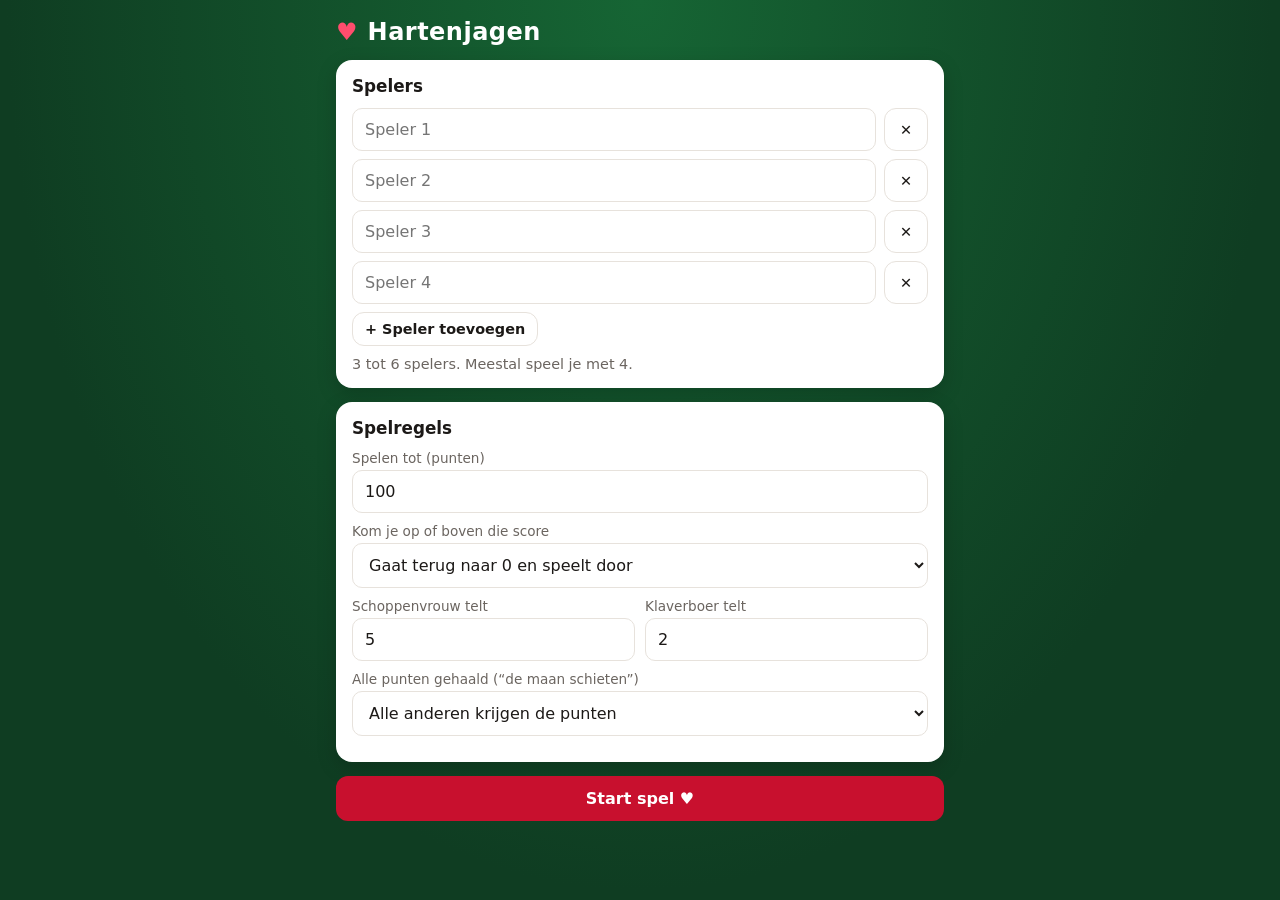
==== hartenjagen/index.html @ ede6f94e "Hartenjagen: standaardregels altijd 100 → 0, vrouw 5, boer 2 'Nieuw spel' zet de spelregels altijd t" ====
<!doctype html>
<html lang="nl">
<head>
  <meta charset="utf-8">
  <meta name="viewport" content="width=device-width, initial-scale=1, viewport-fit=cover">
  <meta name="theme-color" content="#14532d">
  <meta name="robots" content="noindex,nofollow">
  <meta http-equiv="Cache-Control" content="no-cache, no-store, must-revalidate">
  <meta name="apple-mobile-web-app-capable" content="yes">
  <meta name="mobile-web-app-capable" content="yes">
  <meta name="apple-mobile-web-app-title" content="Hartenjagen">
  <title>Hartenjagen Scorebord</title>
  <link rel="icon" href="data:image/svg+xml,<svg xmlns='http://www.w3.org/2000/svg' viewBox='0 0 100 100'><text y='.9em' font-size='90'>♥️</text></svg>">
  <style>
    :root {
      --felt: #14532d;
      --felt-2: #166534;
      --bg: #0f3d22;
      --card: #ffffff;
      --ink: #1c1917;
      --muted: #6b6560;
      --line: #e7e2dc;
      --red: #c8102e;
      --red-soft: #fde8eb;
      --gold: #d4a017;
      --good: #15803d;
      --good-soft: #dcfce7;
      --shadow: 0 6px 20px rgba(0,0,0,.18);
      --radius: 16px;
    }
    @media (prefers-color-scheme: dark) {
      :root:not([data-theme="light"]) {
        --bg: #071a0f;
        --felt: #0b2e19;
        --felt-2: #0f3a20;
        --card: #1c1f1d;
        --ink: #f3f1ee;
        --muted: #a8a29e;
        --line: #333835;
        --red: #f43f5e;
        --red-soft: #3b1219;
        --good: #4ade80;
        --good-soft: #10331d;
      }
    }
    * { box-sizing: border-box; -webkit-tap-highlight-color: transparent; }
    html, body { margin: 0; }
    body {
      font-family: system-ui, -apple-system, "Segoe UI", Roboto, sans-serif;
      background: radial-gradient(ellipse at top, var(--felt-2), var(--bg) 70%) fixed;
      background-color: var(--bg);
      color: var(--ink);
      min-height: 100vh;
      padding: env(safe-area-inset-top) 0 calc(24px + env(safe-area-inset-bottom));
    }
    .wrap { max-width: 640px; margin: 0 auto; padding: 0 16px; }
    header.top {
      display: flex; align-items: center; justify-content: space-between;
      padding: 18px 0 14px; color: #fff;
    }
    header.top h1 { margin: 0; font-size: 1.5rem; letter-spacing: .02em; display: flex; gap: .4em; align-items: center; }
    header.top h1 .suit { color: #ff4d6d; }
    .iconbtn {
      background: rgba(255,255,255,.12); color: #fff; border: 0; border-radius: 12px;
      padding: 10px 12px; font-size: .9rem; font-weight: 600; cursor: pointer;
    }
    .iconbtn:active { transform: scale(.97); }
    .panel {
      background: var(--card); border-radius: var(--radius); box-shadow: var(--shadow);
      padding: 16px; margin-bottom: 14px;
    }
    .panel h2 { margin: 0 0 12px; font-size: 1.05rem; }
    .muted { color: var(--muted); font-size: .9rem; }
    label.field { display: block; margin-bottom: 10px; }
    label.field span { display: block; font-size: .85rem; color: var(--muted); margin-bottom: 4px; }
    input[type=text], input[type=number], select {
      width: 100%; font: inherit; font-size: 1rem; padding: 11px 12px;
      border-radius: 10px; border: 1.5px solid var(--line); background: transparent; color: var(--ink);
    }
    select option { color: #1c1917; }
    input:focus, select:focus { outline: 2px solid var(--red); outline-offset: 1px; border-color: transparent; }
    .row { display: flex; gap: 10px; align-items: center; }
    .row > * { flex: 1; }
    .btn {
      display: inline-flex; align-items: center; justify-content: center; gap: 6px;
      font: inherit; font-weight: 700; font-size: 1rem; padding: 13px 16px; border-radius: 12px;
      border: 0; cursor: pointer; background: var(--red); color: #fff; width: 100%;
    }
    .btn:disabled { opacity: .4; cursor: not-allowed; }
    .btn.ghost { background: transparent; color: var(--ink); border: 1.5px solid var(--line); }
    .btn.small { padding: 8px 12px; font-size: .9rem; width: auto; }
    .btn:active:not(:disabled) { transform: scale(.98); }

    /* Setup */
    .player-input { display: flex; gap: 8px; margin-bottom: 8px; }
    .player-input input { flex: 1; }
    .player-input button { flex: 0 0 44px; }
    .settings-grid { display: grid; grid-template-columns: 1fr 1fr; gap: 10px; }
    

    /* Scoreboard */
    .info-bar { display: flex; gap: 8px; flex-wrap: wrap; margin-bottom: 12px; }
    .chip {
      background: rgba(255,255,255,.14); color: #fff; padding: 6px 10px; border-radius: 999px;
      font-size: .85rem; font-weight: 600;
    }
    .standings { display: grid; gap: 8px; }
    .stand {
      display: grid; grid-template-columns: 28px 1fr auto; align-items: center; gap: 10px;
      padding: 10px 12px; border-radius: 12px; border: 1.5px solid var(--line);
    }
    .stand .pos { font-weight: 800; color: var(--muted); text-align: center; }
    .stand .name { font-weight: 700; overflow: hidden; text-overflow: ellipsis; white-space: nowrap; }
    .stand .bar { height: 5px; border-radius: 3px; background: var(--line); margin-top: 6px; overflow: hidden; }
    .stand .bar i { display: block; height: 100%; background: var(--red); border-radius: 3px; }
    .stand .total { font-size: 1.6rem; font-weight: 800; font-variant-numeric: tabular-nums; }
    .stand.lead { border-color: var(--good); background: var(--good-soft); }
    .stand.lead .pos { color: var(--good); }
    .stand.danger .total { color: var(--red); }

    /* Round entry */
    .entry-player {
      display: grid; grid-template-columns: 1fr auto auto auto; gap: 8px; align-items: center;
      padding: 10px 0; border-bottom: 1px solid var(--line);
    }
    .entry-player:last-of-type { border-bottom: 0; }
    .entry-player.nojack { grid-template-columns: 1fr auto auto; }
    .entry-player .nm { font-weight: 700; overflow: hidden; text-overflow: ellipsis; white-space: nowrap; }
    .entry-player .pts { font-size: .8rem; color: var(--muted); }
    .stepper { display: flex; align-items: center; border: 1.5px solid var(--line); border-radius: 12px; overflow: hidden; }
    .stepper button {
      width: 42px; height: 42px; border: 0; background: transparent; color: var(--ink);
      font-size: 1.3rem; font-weight: 700; cursor: pointer;
    }
    .stepper button:active { background: var(--line); }
    .stepper output { min-width: 44px; text-align: center; font-weight: 800; font-size: 1.15rem; font-variant-numeric: tabular-nums; }
    .stepper output::after { content: " ♥"; color: var(--red); font-size: .85rem; }
    .queen {
      width: 44px; height: 46px; border-radius: 12px; border: 1.5px dashed var(--line);
      background: transparent; color: var(--muted); font-weight: 800; font-size: 1rem; cursor: pointer;
    }
    .queen.on { background: #1c1917; color: #fff; border: 1.5px solid #1c1917; }
    .manual-input { width: 90px !important; text-align: center; font-weight: 700; }
    .entry-status {
      margin: 12px 0; padding: 10px 12px; border-radius: 10px; font-size: .9rem; font-weight: 600;
      background: var(--red-soft); color: var(--red);
    }
    .entry-status.ok { background: var(--good-soft); color: var(--good); }
    .toggle { display: flex; align-items: center; gap: 8px; font-size: .9rem; color: var(--muted); cursor: pointer; user-select: none; }
    .toggle input { width: 18px; height: 18px; accent-color: var(--red); }
    .entry-head { display: flex; justify-content: space-between; align-items: center; gap: 10px; margin-bottom: 4px; flex-wrap: wrap; }
    .entry-head h2 { margin: 0; }

    /* History */
    .table-wrap { overflow-x: auto; margin: 0 -16px; padding: 0 16px; }
    table { width: 100%; border-collapse: collapse; font-variant-numeric: tabular-nums; }
    th, td { padding: 8px 6px; text-align: center; border-bottom: 1px solid var(--line); white-space: nowrap; }
    th { font-size: .8rem; color: var(--muted); font-weight: 700; max-width: 80px; overflow: hidden; text-overflow: ellipsis; }
    td:first-child, th:first-child { text-align: left; color: var(--muted); }
    tbody tr { cursor: pointer; }
    tbody tr:hover { background: var(--line); }
    tbody tr.editing { background: var(--red-soft); }
    td .sub { display: block; font-size: .7rem; color: var(--muted); }
    td .sub.reset { color: var(--gold); font-weight: 800; }
    td.moon { color: var(--gold); font-weight: 800; }
    tfoot td { font-weight: 800; border-bottom: 0; border-top: 2px solid var(--ink); }

    /* Winner */
    .winner { text-align: center; padding: 22px 16px; }
    .winner .big { font-size: 2.6rem; }
    .winner h2 { font-size: 1.4rem; margin: 6px 0; }

    .toast {
      position: fixed; left: 50%; bottom: calc(20px + env(safe-area-inset-bottom)); transform: translateX(-50%) translateY(calc(100% + 60px));
      background: #1c1917; color: #fff; padding: 12px 18px; border-radius: 12px; font-weight: 600;
      box-shadow: var(--shadow); transition: transform .25s ease; z-index: 10; max-width: calc(100% - 32px); text-align: center;
    }
    .toast.show { transform: translateX(-50%) translateY(0); }
    .hidden { display: none !important; }
    details summary { cursor: pointer; font-weight: 700; }
    details ul { margin: 10px 0 0; padding-left: 20px; color: var(--muted); font-size: .9rem; line-height: 1.5; }
  </style>
</head>
<body>
  <div class="wrap">
    <header class="top">
      <h1><span class="suit">♥</span> Hartenjagen</h1>
      <button class="iconbtn hidden" id="btnNew" type="button">Nieuw spel</button>
    </header>

    <!-- SETUP -->
    <section id="setup">
      <div class="panel">
        <h2>Spelers</h2>
        <div id="playerInputs"></div>
        <button class="btn ghost small" id="btnAddPlayer" type="button">+ Speler toevoegen</button>
        <p class="muted" style="margin:10px 0 0">3 tot 6 spelers. Meestal speel je met 4.</p>
      </div>
      <div class="panel">
        <h2>Spelregels</h2>
          <label class="field"><span>Spelen tot (punten)</span>
            <input type="number" id="setTarget" min="10" step="5" value="100" inputmode="numeric">
          </label>
        <label class="field"><span>Kom je op of boven die score</span>
          <select id="setAtTarget">
            <option value="reset">Gaat terug naar 0 en speelt door</option>
            <option value="end">Spel is afgelopen</option>
          </select>
        </label>

        <div class="settings-grid">
          <label class="field"><span>Schoppenvrouw telt</span>
            <input type="number" id="setQueen" min="0" step="1" value="5" inputmode="numeric">
          </label>
          <label class="field"><span>Klaverboer telt</span>
            <input type="number" id="setJack" min="0" step="1" value="2" inputmode="numeric">
          </label>
        </div>
        <label class="field"><span>Alle punten gehaald (“de maan schieten”)</span>
          <select id="setMoon">
            <option value="others">Alle anderen krijgen de punten</option>
            <option value="self">Speler krijgt de punten eraf</option>
            <option value="none">Geen speciale regel</option>
          </select>
        </label>
      </div>
      <button class="btn" id="btnStart" type="button">Start spel ♥</button>
    </section>

    <!-- GAME -->
    <section id="game" class="hidden">
      <div class="info-bar" id="infoBar"></div>

      <div class="panel winner hidden" id="winnerPanel"></div>

      <div class="panel">
        <h2>Stand</h2>
        <div class="standings" id="standings"></div>
      </div>

      <div class="panel" id="entryPanel">
        <div class="entry-head">
          <h2 id="entryTitle">Ronde 1</h2>
          <label class="toggle"><input type="checkbox" id="manualToggle"> Vrij invoeren</label>
        </div>
        <p class="muted" id="entryHint" style="margin:0 0 4px">Tel per speler de harten en tik op <b>♠V</b> bij wie de schoppenvrouw heeft.</p>
        <div id="entryRows"></div>
        <div class="entry-status" id="entryStatus"></div>
        <div class="row">
          <button class="btn ghost hidden" id="btnCancelEdit" type="button">Annuleren</button>
          <button class="btn" id="btnSave" type="button" disabled>Ronde opslaan</button>
        </div>
        <button class="btn ghost hidden" id="btnFinish" type="button" style="margin-top:10px">🏁 Spel afronden</button>
      </div>

      <div class="panel" id="historyPanel">
        <div class="entry-head">
          <h2>Rondes</h2>
          <button class="btn ghost small" id="btnUndo" type="button">↶ Laatste wissen</button>
        </div>
        <p class="muted" style="margin:0 0 8px">Tik op een ronde om die aan te passen.</p>
        <div class="table-wrap"><table id="historyTable"></table></div>
      </div>

      <div class="panel">
        <details>
          <summary>Puntentelling</summary>
          <ul id="rulesList"></ul>
        </details>
      </div>
    </section>
  </div>

  <div class="toast" id="toast"></div>

  <script>
  (function () {
    'use strict';
    var KEY = 'hartenjagen-v1';
    var HEARTS = 13;
    var $ = function (id) { return document.getElementById(id); };

    var state = load() || null;
    var draft = null;        // { hearts:[], queen:-1, jack:-1, manual:[], isManual:false }
    var editIndex = -1;      // index of round being edited, -1 = new round
    var setupNames = ['', '', '', ''];

    function load() {
      try { var s = JSON.parse(localStorage.getItem(KEY)); return s && s.players ? s : null; } catch (e) { return null; }
    }
    function save() {
      try { localStorage.setItem(KEY, JSON.stringify(state)); } catch (e) {}
    }
    function esc(s) {
      return String(s).replace(/[&<>"']/g, function (c) { return { '&': '&amp;', '<': '&lt;', '>': '&gt;', '"': '&quot;', "'": '&#39;' }[c]; });
    }
    function toast(msg) {
      var t = $('toast'); t.textContent = msg; t.classList.add('show');
      clearTimeout(toast._t); toast._t = setTimeout(function () { t.classList.remove('show'); }, 2200);
    }

    /* ---------- Setup ---------- */
    // Standaard huisregels: tot 100 (dan terug naar 0), schoppenvrouw 5, klaverboer 2.
    var DEFAULT_RULES = { target: 100, atTarget: 'reset', queen: 5, jack: 2, moon: 'others' };
    function setDefaultRules() {
      $('setTarget').value = DEFAULT_RULES.target;
      $('setAtTarget').value = DEFAULT_RULES.atTarget;
      $('setQueen').value = DEFAULT_RULES.queen;
      $('setJack').value = DEFAULT_RULES.jack;
      $('setMoon').value = DEFAULT_RULES.moon;
    }

    function renderSetup() {
      var box = $('playerInputs'); box.innerHTML = '';
      setupNames.forEach(function (n, i) {
        var d = document.createElement('div'); d.className = 'player-input';
        d.innerHTML = '<input type="text" maxlength="16" autocomplete="off" placeholder="Speler ' + (i + 1) + '" value="' + esc(n) + '">' +
          (setupNames.length > 3 ? '<button class="btn ghost small" type="button" aria-label="Verwijder">✕</button>' : '');
        d.querySelector('input').addEventListener('input', function (e) { setupNames[i] = e.target.value; });
        var rm = d.querySelector('button');
        if (rm) rm.addEventListener('click', function () { setupNames.splice(i, 1); renderSetup(); });
        box.appendChild(d);
      });
      $('btnAddPlayer').classList.toggle('hidden', setupNames.length >= 6);
    }
    $('btnAddPlayer').addEventListener('click', function () {
      if (setupNames.length < 6) { setupNames.push(''); renderSetup(); var ins = $('playerInputs').querySelectorAll('input'); ins[ins.length - 1].focus(); }
    });
    $('btnStart').addEventListener('click', function () {
      var players = setupNames.map(function (n, i) { return n.trim() || ('Speler ' + (i + 1)); });
      var target = Math.max(10, parseInt($('setTarget').value, 10) || 100);
      var queen = Math.max(0, parseInt($('setQueen').value, 10));
      if (isNaN(queen)) queen = 5;
      var jack = Math.max(0, parseInt($('setJack').value, 10));
      if (isNaN(jack)) jack = 2;
      state = { players: players, rounds: [], settings: { target: target, queen: queen, jack: jack, atTarget: $('setAtTarget').value, moon: $('setMoon').value }, started: Date.now() };
      save(); editIndex = -1; resetDraft(); show();
    });
    $('btnNew').addEventListener('click', function () {
      if (state && state.rounds.length && !confirm('Huidig spel stoppen en een nieuw spel beginnen?')) return;
      if (state) {
        setupNames = state.players.slice();
      }
      state = null;
      setDefaultRules();
      try { localStorage.removeItem(KEY); } catch (e) {}
      show();
    });

    /* ---------- Scoring ---------- */
    function jackValue() { return state.settings.jack || 0; }
    function totalPoints() { return HEARTS + state.settings.queen + jackValue(); }

    function scoreRound(hearts, queen, jack) {
      var n = state.players.length, s = state.settings, jv = jackValue();
      var pts = hearts.map(function (h, i) { return h + (i === queen ? s.queen : 0) + (i === jack ? jv : 0); });
      var moon = -1;
      for (var i = 0; i < n; i++) if (hearts[i] === HEARTS && queen === i && (jv === 0 || jack === i)) moon = i;
      if (moon >= 0 && s.moon !== 'none') {
        var t = totalPoints();
        pts = pts.map(function (_, i) {
          if (s.moon === 'others') return i === moon ? 0 : t;
          return i === moon ? -t : 0;
        });
      }
      return { scores: pts, moon: moon };
    }

    function resetMode() { return state.settings.atTarget === 'reset'; }

    // Loopt alle rondes door; bij de terug-naar-0-regel gaat wie de grens haalt naar 0.
    function runInfo(upto) {
      var t = state.players.map(function () { return 0; });
      var r = state.rounds; var end = upto == null ? r.length : upto;
      var runs = [], resets = [];
      for (var k = 0; k < end; k++) {
        var rs = state.players.map(function () { return false; });
        r[k].scores.forEach(function (v, i) {
          t[i] += v;
          if (resetMode() && t[i] >= state.settings.target) { t[i] = 0; rs[i] = true; }
        });
        runs.push(t.slice()); resets.push(rs);
      }
      return { totals: t, runs: runs, resets: resets };
    }
    function totals(upto) { return runInfo(upto).totals; }

    function isFinished() {
      if (!state.rounds.length) return false;
      if (resetMode()) return !!state.finished;
      return totals().some(function (v) { return v >= state.settings.target; });
    }

    function passInfo(roundIdx) {
      var n = state.players.length;
      var dirs = n === 4 ? ['naar links', 'naar rechts', 'naar overkant', 'niet passen'] : ['naar links', 'naar rechts', 'niet passen'];
      return dirs[roundIdx % dirs.length];
    }

    /* ---------- Draft (round entry) ---------- */
    function resetDraft(fromRound) {
      var n = state.players.length;
      if (fromRound) {
        draft = {
          hearts: fromRound.hearts ? fromRound.hearts.slice() : state.players.map(function () { return 0; }),
          queen: fromRound.queen != null ? fromRound.queen : -1,
          jack: fromRound.jack != null ? fromRound.jack : -1,
          manual: fromRound.scores.slice(),
          isManual: !!fromRound.manual
        };
      } else {
        draft = { hearts: new Array(n).fill(0), queen: -1, jack: -1, manual: new Array(n).fill(''), isManual: draft ? draft.isManual : false };
      }
    }

    function draftValid() {
      if (draft.isManual) {
        return draft.manual.every(function (v) { return v !== '' && !isNaN(parseInt(v, 10)); });
      }
      var sum = draft.hearts.reduce(function (a, b) { return a + b; }, 0);
      return sum === HEARTS && draft.queen >= 0 && (jackValue() === 0 || draft.jack >= 0);
    }

    function renderEntry() {
      var rows = $('entryRows'); rows.innerHTML = '';
      var roundNo = editIndex >= 0 ? editIndex + 1 : state.rounds.length + 1;
      $('entryTitle').textContent = (editIndex >= 0 ? 'Ronde ' + roundNo + ' aanpassen' : 'Ronde ' + roundNo);
      $('manualToggle').checked = draft.isManual;
      $('entryHint').innerHTML = draft.isManual
        ? 'Vul per speler de punten van deze ronde in (eigen huisregels).'
        : 'Tel per speler de harten en tik op <b>♠V</b> bij wie de schoppenvrouw heeft' + (jackValue() ? ' en op <b>♣B</b> bij wie de klaverboer heeft.' : '.');
      $('btnCancelEdit').classList.toggle('hidden', editIndex < 0);
      $('btnSave').textContent = editIndex >= 0 ? 'Wijziging opslaan' : 'Ronde opslaan';

      var preview = draft.isManual ? null : scoreRound(draft.hearts, draft.queen, draft.jack);
      state.players.forEach(function (name, i) {
        var d = document.createElement('div'); d.className = 'entry-player';
        if (draft.isManual) {
          d.style.gridTemplateColumns = '1fr auto';
          d.innerHTML = '<div class="nm">' + esc(name) + '</div>' +
            '<input type="number" inputmode="numeric" class="manual-input" placeholder="0" value="' + esc(draft.manual[i]) + '">';
          var inp = d.querySelector('input');
          inp.addEventListener('input', function (e) { draft.manual[i] = e.target.value; updateStatus(); });
          inp.addEventListener('focus', function (e) { e.target.select(); });
        } else {
          var p = preview.scores[i];
          d.innerHTML = '<div><div class="nm">' + esc(name) + '</div><div class="pts">' + (p > 0 ? '+' : '') + p + ' punten</div></div>' +
            '<div class="stepper"><button type="button" aria-label="Minder">−</button><output>' + draft.hearts[i] + '</output><button type="button" aria-label="Meer">+</button></div>' +
            '<button type="button" class="queen' + (draft.queen === i ? ' on' : '') + '" aria-label="Schoppenvrouw" aria-pressed="' + (draft.queen === i) + '">♠V</button>' +
            (jackValue() ? '<button type="button" class="queen jack' + (draft.jack === i ? ' on' : '') + '" aria-label="Klaverboer" aria-pressed="' + (draft.jack === i) + '">♣B</button>' : '');
          if (!jackValue()) d.classList.add('nojack');
          var b = d.querySelectorAll('.stepper button');
          b[0].addEventListener('click', function () { if (draft.hearts[i] > 0) { draft.hearts[i]--; renderEntry(); } });
          b[1].addEventListener('click', function () {
            var sum = draft.hearts.reduce(function (a, c) { return a + c; }, 0);
            if (sum < HEARTS) { draft.hearts[i]++; renderEntry(); }
          });
          d.querySelector('.queen:not(.jack)').addEventListener('click', function () { draft.queen = draft.queen === i ? -1 : i; renderEntry(); });
          var jb = d.querySelector('.jack');
          if (jb) jb.addEventListener('click', function () { draft.jack = draft.jack === i ? -1 : i; renderEntry(); });
        }
        rows.appendChild(d);
      });
      updateStatus(preview);
    }

    function updateStatus(preview) {
      var st = $('entryStatus'); var ok = draftValid();
      var msg;
      if (draft.isManual) {
        var filled = draft.manual.filter(function (v) { return v !== ''; }).length;
        msg = ok ? '✓ Klaar om op te slaan' : 'Nog ' + (state.players.length - filled) + ' speler(s) invullen';
      } else {
        var sum = draft.hearts.reduce(function (a, b) { return a + b; }, 0);
        var left = HEARTS - sum; var parts = [];
        if (left > 0) parts.push('nog ' + left + ' ♥ te verdelen');
        if (draft.queen < 0) parts.push('wie had de ♠ vrouw?');
        if (jackValue() && draft.jack < 0) parts.push('wie had de ♣ boer?');
        if (ok) {
          msg = '✓ Klaar om op te slaan';
          if (preview && preview.moon >= 0) msg = '🌙 ' + state.players[preview.moon] + ' heeft alle punten gehaald!';
        } else {
          msg = parts.join(' · ');
          msg = msg.charAt(0).toUpperCase() + msg.slice(1);
        }
      }
      st.textContent = msg; st.classList.toggle('ok', ok);
      $('btnSave').disabled = !ok;
    }

    $('manualToggle').addEventListener('change', function (e) {
      draft.isManual = e.target.checked;
      if (draft.isManual && draft.hearts.some(function (h) { return h; })) {
        var pv = scoreRound(draft.hearts, draft.queen, draft.jack).scores;
        draft.manual = pv.map(String);
      }
      renderEntry();
    });

    $('btnSave').addEventListener('click', function () {
      if (!draftValid()) return;
      var round;
      if (draft.isManual) {
        round = { scores: draft.manual.map(function (v) { return parseInt(v, 10); }), manual: true };
      } else {
        var r = scoreRound(draft.hearts, draft.queen, draft.jack);
        round = { scores: r.scores, hearts: draft.hearts.slice(), queen: draft.queen, jack: draft.jack, moon: r.moon };
      }
      var wasFinished = isFinished();
      if (editIndex >= 0) { state.rounds[editIndex] = round; toast('Ronde ' + (editIndex + 1) + ' aangepast'); }
      else {
        state.rounds.push(round);
        var ri = runInfo(); var rsNames = state.players.filter(function (_, i) { return ri.resets[ri.resets.length - 1][i]; });
        if (rsNames.length) toast('↺ ' + rsNames.join(' & ') + ' ' + (rsNames.length > 1 ? 'gaan' : 'gaat') + ' terug naar 0!');
        else toast(round.moon >= 0 && state.settings.moon !== 'none' ? '🌙 Maan geschoten door ' + state.players[round.moon] + '!' : 'Ronde ' + state.rounds.length + ' opgeslagen');
      }
      editIndex = -1; save(); resetDraft(); render();
      if (!wasFinished && isFinished()) window.scrollTo({ top: 0, behavior: 'smooth' });
    });

    $('btnFinish').addEventListener('click', function () {
      if (!confirm('Spel afronden? De laagste score wint.')) return;
      state.finished = true; editIndex = -1; save(); resetDraft(); render();
      window.scrollTo({ top: 0, behavior: 'smooth' });
    });

    $('btnCancelEdit').addEventListener('click', function () { editIndex = -1; resetDraft(); render(); });

    $('btnUndo').addEventListener('click', function () {
      if (!state.rounds.length) return;
      if (!confirm('Ronde ' + state.rounds.length + ' wissen?')) return;
      state.rounds.pop(); editIndex = -1; save(); resetDraft(); render(); toast('Laatste ronde gewist');
    });

    /* ---------- Render ---------- */
    function renderInfo() {
      var r = state.rounds.length, n = state.players.length;
      var chips = [];
      if (!isFinished()) {
        chips.push('Ronde ' + (r + 1));
        chips.push('Deler: ' + esc(state.players[r % n]));
        chips.push('Passen: ' + passInfo(r));
      }
      chips.push(resetMode() ? 'Bij ' + state.settings.target + ' → 0' : 'Tot ' + state.settings.target + ' punten');
      $('infoBar').innerHTML = chips.map(function (c) { return '<span class="chip">' + c + '</span>'; }).join('');
    }

    function ranking() {
      var t = totals();
      return state.players.map(function (name, i) { return { name: name, i: i, total: t[i] }; })
        .sort(function (a, b) { return a.total - b.total; });
    }

    function renderStandings() {
      var rk = ranking(); var target = state.settings.target;
      var lowest = rk[0].total; var anyRounds = state.rounds.length > 0;
      var pos = 0, prev = null;
      $('standings').innerHTML = rk.map(function (p, idx) {
        if (p.total !== prev) { pos = idx + 1; prev = p.total; }
        var pct = Math.max(0, Math.min(100, p.total / target * 100));
        var cls = 'stand' + (anyRounds && p.total === lowest ? ' lead' : '') + (p.total >= target * 0.8 ? ' danger' : '');
        return '<div class="' + cls + '"><div class="pos">' + pos + '</div>' +
          '<div><div class="name">' + esc(p.name) + '</div><div class="bar"><i style="width:' + pct + '%"></i></div></div>' +
          '<div class="total">' + p.total + '</div></div>';
      }).join('');
    }

    function renderHistory() {
      var tbl = $('historyTable');
      $('historyPanel').classList.toggle('hidden', !state.rounds.length);
      if (!state.rounds.length) { tbl.innerHTML = ''; return; }
      var head = '<thead><tr><th>#</th>' + state.players.map(function (p) { return '<th title="' + esc(p) + '">' + esc(p) + '</th>'; }).join('') + '</tr></thead>';
      var info = runInfo();
      var body = '<tbody>' + state.rounds.map(function (r, k) {
        var run = info.runs[k], rst = info.resets[k];
        return '<tr data-k="' + k + '"' + (k === editIndex ? ' class="editing"' : '') + '><td>' + (k + 1) + '</td>' + r.scores.map(function (v, i) {
          var mark = '';
          if (!r.manual && r.queen === i) mark += ' ♠';
          if (!r.manual && r.jack === i) mark += ' ♣';
          var moon = r.moon === i && state.settings.moon !== 'none';
          return '<td' + (moon ? ' class="moon"' : '') + '>' + (moon ? '🌙 ' : '') + v + mark + (rst[i] ? '<span class="sub reset">↺ 0</span>' : '<span class="sub">' + run[i] + '</span>') + '</td>';
        }).join('') + '</tr>';
      }).join('') + '</tbody>';
      var t = info.totals;
      var foot = '<tfoot><tr><td>Totaal</td>' + t.map(function (v) { return '<td>' + v + '</td>'; }).join('') + '</tr></tfoot>';
      tbl.innerHTML = head + body + foot;
      Array.prototype.forEach.call(tbl.querySelectorAll('tbody tr'), function (tr) {
        tr.addEventListener('click', function () {
          var k = +tr.getAttribute('data-k');
          editIndex = k; resetDraft(state.rounds[k]); render();
          $('entryPanel').classList.remove('hidden');
          $('entryPanel').scrollIntoView({ behavior: 'smooth', block: 'start' });
        });
      });
    }

    function renderWinner() {
      var wp = $('winnerPanel'); var done = isFinished();
      wp.classList.toggle('hidden', !done);
      $('entryPanel').classList.toggle('hidden', done && editIndex < 0);
      $('btnFinish').classList.toggle('hidden', !resetMode() || done || editIndex >= 0 || !state.rounds.length);
      if (!done) return;
      var rk = ranking(); var best = rk[0].total;
      var winners = rk.filter(function (p) { return p.total === best; }).map(function (p) { return esc(p.name); });
      wp.innerHTML = '<div class="big">🏆</div><h2>' + winners.join(' & ') + ' ' + (winners.length > 1 ? 'winnen' : 'wint') + '!</h2>' +
        '<p class="muted">Met ' + best + ' punten na ' + state.rounds.length + ' rondes.</p>' +
        '<div class="row" style="margin-top:14px"><button class="btn ghost" id="btnRematch" type="button">Revanche</button><button class="btn" id="btnNew2" type="button">Nieuw spel</button></div>' +
        (resetMode() ? '<button class="btn ghost small" id="btnResume" type="button" style="margin-top:10px">Toch verder spelen</button>' : '');
      if (resetMode()) $('btnResume').addEventListener('click', function () { state.finished = false; save(); render(); });
      $('btnRematch').addEventListener('click', function () {
        state.rounds = []; state.finished = false; state.started = Date.now(); save(); editIndex = -1; resetDraft(); render(); toast('Nieuw potje, zelfde spelers');
      });
      $('btnNew2').addEventListener('click', function () { $('btnNew').click(); });
    }

    function renderRules() {
      var s = state.settings;
      var items = ['Elke ♥ harten = 1 strafpunt', '♠ Schoppenvrouw = ' + s.queen + ' strafpunten'];
      if (jackValue()) items.push('♣ Klaverboer = ' + jackValue() + ' strafpunten');
      if (resetMode()) items.push('Kom je op ' + s.target + ' punten of meer, dan ga je terug naar 0 ↺ — met “Spel afronden” stop je, de laagste score wint');
      else items.push('Wie het eerst ' + s.target + ' punten haalt, beëindigt het spel — de laagste score wint');
      if (s.moon === 'others') items.push('Alle ' + totalPoints() + ' strafpunten in één ronde? Dan krijgen alle anderen ' + totalPoints() + ' punten en jij 0 🌙');
      if (s.moon === 'self') items.push('Alle ' + totalPoints() + ' strafpunten in één ronde? Dan gaan er ' + totalPoints() + ' punten van je score af 🌙');
      items.push('Met “Vrij invoeren” vul je zelf punten in voor eigen huisregels');
      $('rulesList').innerHTML = items.map(function (i) { return '<li>' + i + '</li>'; }).join('');
    }

    function render() {
      renderInfo(); renderStandings(); renderWinner(); renderEntry(); renderHistory(); renderRules();
    }

    function show() {
      var inGame = !!state;
      $('setup').classList.toggle('hidden', inGame);
      $('game').classList.toggle('hidden', !inGame);
      $('btnNew').classList.toggle('hidden', !inGame);
      if (inGame) { if (!draft || draft.hearts.length !== state.players.length) resetDraft(); render(); }
      else renderSetup();
      window.scrollTo(0, 0);
    }

    setDefaultRules();
    show();
  })();
  </script>
</body>
</html>
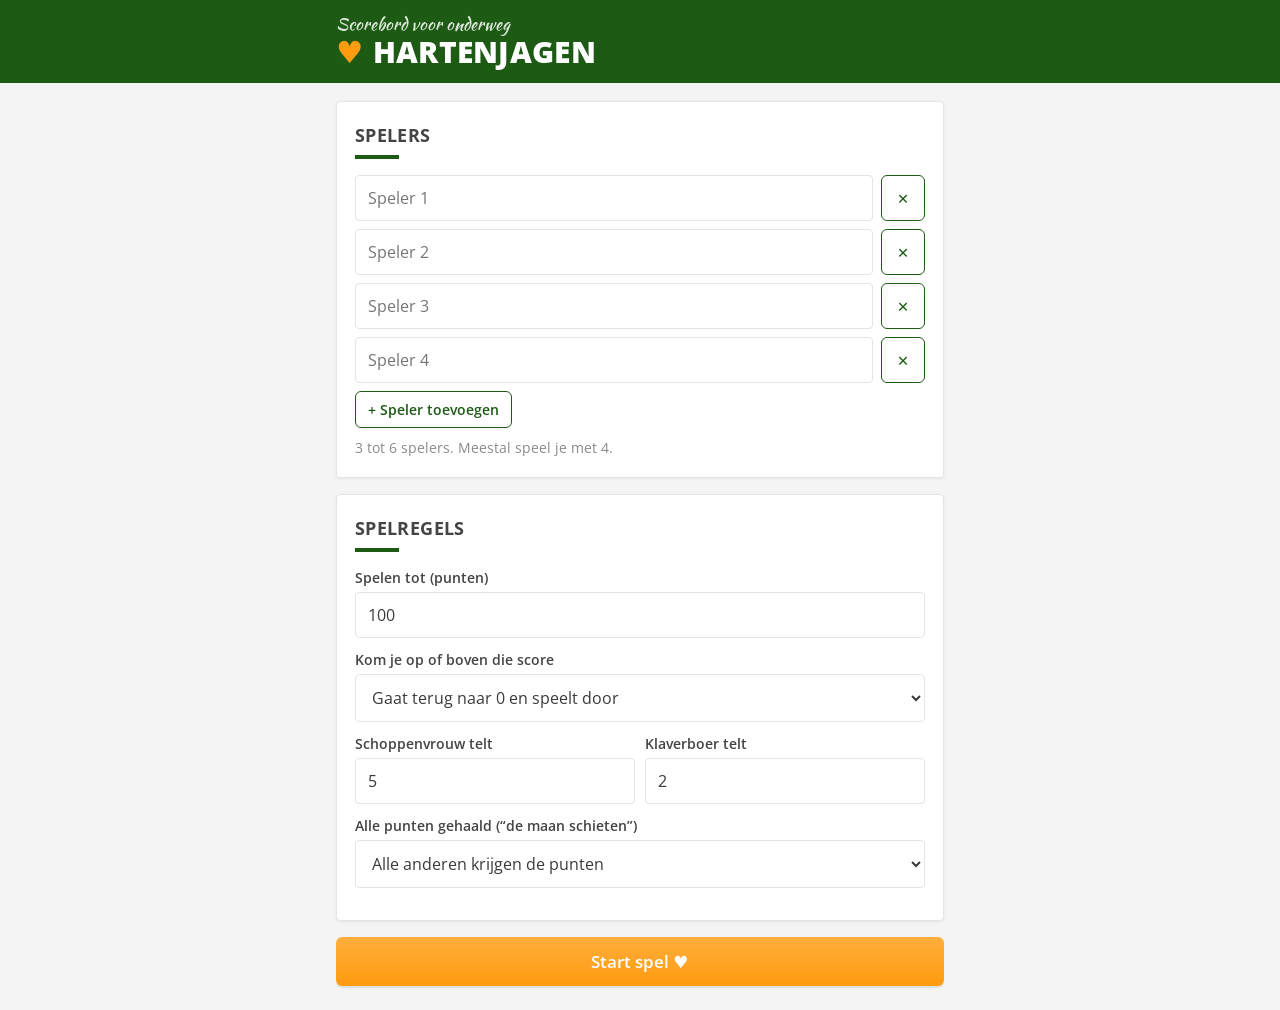
==== commit 8f4dbfd5: "Hartenjagen: nieuwe stijl in tropische reisbureau-look Diepgroene kopbalk met sierletter-tagline, li" ====
--- a/hartenjagen/index.html
+++ b/hartenjagen/index.html
@@ -3,7 +3,7 @@
 <head>
   <meta charset="utf-8">
   <meta name="viewport" content="width=device-width, initial-scale=1, viewport-fit=cover">
-  <meta name="theme-color" content="#14532d">
+  <meta name="theme-color" content="#1d5b14">
   <meta name="robots" content="noindex,nofollow">
   <meta http-equiv="Cache-Control" content="no-cache, no-store, must-revalidate">
   <meta name="apple-mobile-web-app-capable" content="yes">
@@ -11,83 +11,96 @@
   <meta name="apple-mobile-web-app-title" content="Hartenjagen">
   <title>Hartenjagen Scorebord</title>
   <link rel="icon" href="data:image/svg+xml,<svg xmlns='http://www.w3.org/2000/svg' viewBox='0 0 100 100'><text y='.9em' font-size='90'>♥️</text></svg>">
+  <link rel="preconnect" href="https://fonts.googleapis.com">
+  <link rel="preconnect" href="https://fonts.gstatic.com" crossorigin>
+  <link rel="stylesheet" href="https://fonts.googleapis.com/css2?family=Open+Sans:ital,wght@0,400;0,600;0,700;0,800;1,400&family=Kaushan+Script&display=swap">
   <style>
+    /* Stijl: tropisch reisbureau — diepgroen, lichtgrijs, oranje knoppen */
     :root {
-      --felt: #14532d;
-      --felt-2: #166534;
-      --bg: #0f3d22;
+      --green: #1d5b14;
+      --green-2: #26701b;
+      --green-soft: #e7f1e4;
+      --orange: #ff9b0f;
+      --orange-2: #ffae3d;
+      --bg: #f4f4f4;
       --card: #ffffff;
-      --ink: #1c1917;
-      --muted: #6b6560;
-      --line: #e7e2dc;
-      --red: #c8102e;
-      --red-soft: #fde8eb;
-      --gold: #d4a017;
-      --good: #15803d;
-      --good-soft: #dcfce7;
-      --shadow: 0 6px 20px rgba(0,0,0,.18);
-      --radius: 16px;
+      --ink: #3a3a3a;
+      --head: #444444;
+      --muted: #8a8a8a;
+      --line: #e4e4e4;
+      --red: #c62828;
+      --red-soft: #fdecec;
+      --gold: #e08a00;
+      --good: #1d5b14;
+      --good-soft: #e7f1e4;
+      --shadow: 0 1px 3px rgba(0,0,0,.06);
+      --radius: 4px;
     }
     @media (prefers-color-scheme: dark) {
       :root:not([data-theme="light"]) {
-        --bg: #071a0f;
-        --felt: #0b2e19;
-        --felt-2: #0f3a20;
-        --card: #1c1f1d;
-        --ink: #f3f1ee;
-        --muted: #a8a29e;
-        --line: #333835;
-        --red: #f43f5e;
-        --red-soft: #3b1219;
-        --good: #4ade80;
-        --good-soft: #10331d;
+        --bg: #111511;
+        --card: #1b201b;
+        --ink: #e9ece8;
+        --head: #f1f3f0;
+        --muted: #9aa39a;
+        --line: #2e352e;
+        --green-soft: #1c2f19;
+        --red: #ef5350;
+        --red-soft: #3a1717;
+        --good: #7cc56f;
+        --good-soft: #1c2f19;
       }
     }
     * { box-sizing: border-box; -webkit-tap-highlight-color: transparent; }
     html, body { margin: 0; }
     body {
-      font-family: system-ui, -apple-system, "Segoe UI", Roboto, sans-serif;
-      background: radial-gradient(ellipse at top, var(--felt-2), var(--bg) 70%) fixed;
-      background-color: var(--bg);
-      color: var(--ink);
-      min-height: 100vh;
-      padding: env(safe-area-inset-top) 0 calc(24px + env(safe-area-inset-bottom));
+      font-family: "Open Sans", system-ui, -apple-system, "Segoe UI", Roboto, sans-serif;
+      background: var(--bg); color: var(--ink); min-height: 100vh;
+      padding-bottom: calc(24px + env(safe-area-inset-bottom));
     }
     .wrap { max-width: 640px; margin: 0 auto; padding: 0 16px; }
-    header.top {
-      display: flex; align-items: center; justify-content: space-between;
-      padding: 18px 0 14px; color: #fff;
-    }
-    header.top h1 { margin: 0; font-size: 1.5rem; letter-spacing: .02em; display: flex; gap: .4em; align-items: center; }
-    header.top h1 .suit { color: #ff4d6d; }
+
+    /* Kopbalk */
+    header.top { background: var(--green); color: #fff; padding-top: env(safe-area-inset-top); margin-bottom: 18px; }
+    header.top .wrap { display: flex; align-items: center; justify-content: space-between; gap: 12px; padding-top: 16px; padding-bottom: 16px; }
+    header.top .brand { display: flex; flex-direction: column; line-height: 1; }
+    header.top .tagline { font-family: "Kaushan Script", cursive; font-size: 1.05rem; color: rgba(255,255,255,.85); margin-bottom: 4px; }
+    header.top h1 { margin: 0; font-size: clamp(1.45rem, 7vw, 1.9rem); font-weight: 800; letter-spacing: .01em; text-transform: uppercase; display: flex; gap: .3em; align-items: center; }
+    header.top h1 .suit { color: var(--orange); }
     .iconbtn {
-      background: rgba(255,255,255,.12); color: #fff; border: 0; border-radius: 12px;
-      padding: 10px 12px; font-size: .9rem; font-weight: 600; cursor: pointer;
+      background: rgba(255,255,255,.16); color: #fff; border: 0; border-radius: 999px;
+      padding: 11px 16px; font: inherit; font-size: .9rem; font-weight: 600; cursor: pointer; white-space: nowrap; flex-shrink: 0;
     }
     .iconbtn:active { transform: scale(.97); }
+
     .panel {
-      background: var(--card); border-radius: var(--radius); box-shadow: var(--shadow);
-      padding: 16px; margin-bottom: 14px;
-    }
-    .panel h2 { margin: 0 0 12px; font-size: 1.05rem; }
+      background: var(--card); border: 1px solid var(--line); border-radius: var(--radius); box-shadow: var(--shadow);
+      padding: 20px 18px; margin-bottom: 16px;
+    }
+    .panel h2 {
+      margin: 0 0 16px; font-size: 1.15rem; font-weight: 700; color: var(--head); text-transform: uppercase; letter-spacing: .02em;
+    }
+    .panel h2::after { content: ""; display: block; width: 44px; height: 4px; background: var(--green); margin-top: 8px; }
     .muted { color: var(--muted); font-size: .9rem; }
-    label.field { display: block; margin-bottom: 10px; }
-    label.field span { display: block; font-size: .85rem; color: var(--muted); margin-bottom: 4px; }
+    label.field { display: block; margin-bottom: 12px; }
+    label.field span { display: block; font-size: .85rem; font-weight: 600; color: var(--head); margin-bottom: 5px; }
     input[type=text], input[type=number], select {
       width: 100%; font: inherit; font-size: 1rem; padding: 11px 12px;
-      border-radius: 10px; border: 1.5px solid var(--line); background: transparent; color: var(--ink);
-    }
-    select option { color: #1c1917; }
-    input:focus, select:focus { outline: 2px solid var(--red); outline-offset: 1px; border-color: transparent; }
+      border-radius: var(--radius); border: 1px solid var(--line); background: var(--card); color: var(--ink);
+    }
+    select option { color: #3a3a3a; background: #fff; }
+    input:focus, select:focus { outline: 2px solid var(--green); outline-offset: 0; border-color: transparent; }
     .row { display: flex; gap: 10px; align-items: center; }
     .row > * { flex: 1; }
     .btn {
       display: inline-flex; align-items: center; justify-content: center; gap: 6px;
-      font: inherit; font-weight: 700; font-size: 1rem; padding: 13px 16px; border-radius: 12px;
-      border: 0; cursor: pointer; background: var(--red); color: #fff; width: 100%;
-    }
-    .btn:disabled { opacity: .4; cursor: not-allowed; }
-    .btn.ghost { background: transparent; color: var(--ink); border: 1.5px solid var(--line); }
+      font: inherit; font-weight: 600; font-size: 1.05rem; padding: 13px 18px; border-radius: 6px;
+      border: 0; cursor: pointer; background: linear-gradient(180deg, var(--orange-2), var(--orange)); color: #fff; width: 100%;
+      box-shadow: 0 2px 0 rgba(0,0,0,.08);
+    }
+    .btn:disabled { opacity: .45; cursor: not-allowed; }
+    .btn.ghost { background: transparent; color: var(--green); border: 1.5px solid var(--green); box-shadow: none; }
+    @media (prefers-color-scheme: dark) { :root:not([data-theme="light"]) .btn.ghost { color: var(--good); border-color: var(--good); } }
     .btn.small { padding: 8px 12px; font-size: .9rem; width: auto; }
     .btn:active:not(:disabled) { transform: scale(.98); }
 
@@ -96,97 +109,110 @@
     .player-input input { flex: 1; }
     .player-input button { flex: 0 0 44px; }
     .settings-grid { display: grid; grid-template-columns: 1fr 1fr; gap: 10px; }
-    
-
-    /* Scoreboard */
-    .info-bar { display: flex; gap: 8px; flex-wrap: wrap; margin-bottom: 12px; }
+
+    /* Scorebord */
+    .info-bar { display: flex; gap: 8px; flex-wrap: wrap; margin-bottom: 14px; }
     .chip {
-      background: rgba(255,255,255,.14); color: #fff; padding: 6px 10px; border-radius: 999px;
+      background: var(--card); color: var(--green); border: 1px solid var(--line); padding: 6px 12px; border-radius: 999px;
       font-size: .85rem; font-weight: 600;
     }
-    .standings { display: grid; gap: 8px; }
+    @media (prefers-color-scheme: dark) { :root:not([data-theme="light"]) .chip { color: var(--good); } }
+    .standings { display: grid; gap: 10px; }
     .stand {
-      display: grid; grid-template-columns: 28px 1fr auto; align-items: center; gap: 10px;
-      padding: 10px 12px; border-radius: 12px; border: 1.5px solid var(--line);
-    }
-    .stand .pos { font-weight: 800; color: var(--muted); text-align: center; }
-    .stand .name { font-weight: 700; overflow: hidden; text-overflow: ellipsis; white-space: nowrap; }
-    .stand .bar { height: 5px; border-radius: 3px; background: var(--line); margin-top: 6px; overflow: hidden; }
-    .stand .bar i { display: block; height: 100%; background: var(--red); border-radius: 3px; }
-    .stand .total { font-size: 1.6rem; font-weight: 800; font-variant-numeric: tabular-nums; }
-    .stand.lead { border-color: var(--good); background: var(--good-soft); }
-    .stand.lead .pos { color: var(--good); }
+      display: grid; grid-template-columns: 40px 1fr auto; align-items: center; gap: 12px;
+      padding: 10px 14px 10px 10px; border-radius: var(--radius); border: 1px solid var(--line);
+    }
+    .stand .pos {
+      width: 40px; height: 40px; border-radius: 50%; background: var(--green); color: #fff;
+      display: grid; place-items: center; font-weight: 700; position: relative;
+    }
+    .stand .pos::before { content: ""; position: absolute; inset: 4px; border-radius: 50%; border: 1.5px dotted rgba(255,255,255,.7); }
+    .stand .name { font-weight: 700; color: var(--head); overflow: hidden; text-overflow: ellipsis; white-space: nowrap; }
+    .stand .bar { height: 5px; border-radius: 3px; background: var(--line); margin-top: 7px; overflow: hidden; }
+    .stand .bar i { display: block; height: 100%; background: var(--orange); border-radius: 3px; }
+    .stand .total { font-size: 1.6rem; font-weight: 800; color: var(--head); font-variant-numeric: tabular-nums; }
+    .stand.lead { border-color: var(--green); background: var(--green-soft); }
     .stand.danger .total { color: var(--red); }
-
-    /* Round entry */
+    .stand.danger .bar i { background: var(--red); }
+
+    /* Ronde invoeren */
     .entry-player {
       display: grid; grid-template-columns: 1fr auto auto auto; gap: 8px; align-items: center;
       padding: 10px 0; border-bottom: 1px solid var(--line);
     }
     .entry-player:last-of-type { border-bottom: 0; }
     .entry-player.nojack { grid-template-columns: 1fr auto auto; }
-    .entry-player .nm { font-weight: 700; overflow: hidden; text-overflow: ellipsis; white-space: nowrap; }
+    .entry-player .nm { font-weight: 700; color: var(--head); overflow: hidden; text-overflow: ellipsis; white-space: nowrap; }
     .entry-player .pts { font-size: .8rem; color: var(--muted); }
-    .stepper { display: flex; align-items: center; border: 1.5px solid var(--line); border-radius: 12px; overflow: hidden; }
+    .stepper { display: flex; align-items: center; border: 1px solid var(--line); border-radius: 6px; overflow: hidden; }
     .stepper button {
-      width: 42px; height: 42px; border: 0; background: transparent; color: var(--ink);
+      width: 42px; height: 42px; border: 0; background: transparent; color: var(--green);
       font-size: 1.3rem; font-weight: 700; cursor: pointer;
     }
+    @media (prefers-color-scheme: dark) { :root:not([data-theme="light"]) .stepper button { color: var(--good); } }
     .stepper button:active { background: var(--line); }
     .stepper output { min-width: 44px; text-align: center; font-weight: 800; font-size: 1.15rem; font-variant-numeric: tabular-nums; }
     .stepper output::after { content: " ♥"; color: var(--red); font-size: .85rem; }
     .queen {
-      width: 44px; height: 46px; border-radius: 12px; border: 1.5px dashed var(--line);
-      background: transparent; color: var(--muted); font-weight: 800; font-size: 1rem; cursor: pointer;
-    }
-    .queen.on { background: #1c1917; color: #fff; border: 1.5px solid #1c1917; }
+      width: 44px; height: 44px; border-radius: 50%; border: 1.5px dashed var(--line);
+      background: transparent; color: var(--muted); font: inherit; font-weight: 700; font-size: .9rem; cursor: pointer;
+    }
+    .queen.on { background: var(--green); color: #fff; border: 1.5px solid var(--green); box-shadow: inset 0 0 0 3px var(--green), inset 0 0 0 4.5px rgba(255,255,255,.6); }
     .manual-input { width: 90px !important; text-align: center; font-weight: 700; }
     .entry-status {
-      margin: 12px 0; padding: 10px 12px; border-radius: 10px; font-size: .9rem; font-weight: 600;
+      margin: 14px 0; padding: 10px 12px; border-radius: var(--radius); font-size: .9rem; font-weight: 600;
       background: var(--red-soft); color: var(--red);
     }
     .entry-status.ok { background: var(--good-soft); color: var(--good); }
     .toggle { display: flex; align-items: center; gap: 8px; font-size: .9rem; color: var(--muted); cursor: pointer; user-select: none; }
-    .toggle input { width: 18px; height: 18px; accent-color: var(--red); }
-    .entry-head { display: flex; justify-content: space-between; align-items: center; gap: 10px; margin-bottom: 4px; flex-wrap: wrap; }
-    .entry-head h2 { margin: 0; }
-
-    /* History */
-    .table-wrap { overflow-x: auto; margin: 0 -16px; padding: 0 16px; }
+    .toggle input { width: 18px; height: 18px; accent-color: var(--green); }
+    .entry-head { display: flex; justify-content: space-between; align-items: flex-start; gap: 10px; margin-bottom: 4px; flex-wrap: wrap; }
+    .entry-head h2 { margin-bottom: 12px; }
+
+    /* Rondes */
+    .table-wrap { overflow-x: auto; margin: 0 -18px; padding: 0 18px; }
     table { width: 100%; border-collapse: collapse; font-variant-numeric: tabular-nums; }
     th, td { padding: 8px 6px; text-align: center; border-bottom: 1px solid var(--line); white-space: nowrap; }
     th { font-size: .8rem; color: var(--muted); font-weight: 700; max-width: 80px; overflow: hidden; text-overflow: ellipsis; }
     td:first-child, th:first-child { text-align: left; color: var(--muted); }
     tbody tr { cursor: pointer; }
-    tbody tr:hover { background: var(--line); }
-    tbody tr.editing { background: var(--red-soft); }
+    tbody tr:hover { background: var(--bg); }
+    tbody tr.editing { background: #fff4e0; }
+    @media (prefers-color-scheme: dark) { :root:not([data-theme="light"]) tbody tr.editing { background: #3a2c12; } }
     td .sub { display: block; font-size: .7rem; color: var(--muted); }
     td .sub.reset { color: var(--gold); font-weight: 800; }
     td.moon { color: var(--gold); font-weight: 800; }
-    tfoot td { font-weight: 800; border-bottom: 0; border-top: 2px solid var(--ink); }
-
-    /* Winner */
-    .winner { text-align: center; padding: 22px 16px; }
+    tfoot td { font-weight: 800; color: var(--head); border-bottom: 0; border-top: 3px solid var(--green); }
+
+    /* Winnaar */
+    .winner { text-align: center; padding: 26px 18px; }
     .winner .big { font-size: 2.6rem; }
-    .winner h2 { font-size: 1.4rem; margin: 6px 0; }
+    .winner .tag { font-family: "Kaushan Script", cursive; font-size: 1.3rem; color: var(--head); }
+    .winner h2 { font-size: 1.6rem; margin: 2px 0 10px; }
+    .winner h2::after { margin: 10px auto 0; }
 
     .toast {
       position: fixed; left: 50%; bottom: calc(20px + env(safe-area-inset-bottom)); transform: translateX(-50%) translateY(calc(100% + 60px));
-      background: #1c1917; color: #fff; padding: 12px 18px; border-radius: 12px; font-weight: 600;
-      box-shadow: var(--shadow); transition: transform .25s ease; z-index: 10; max-width: calc(100% - 32px); text-align: center;
-    }
-    .toast.show { transform: translateX(-50%) translateY(0); }
+      background: var(--green); color: #fff; padding: 12px 18px; border-radius: 6px; font-weight: 600;
+      box-shadow: 0 6px 20px rgba(0,0,0,.2); transition: transform .25s ease, visibility .25s; visibility: hidden; z-index: 10; max-width: calc(100% - 32px); text-align: center;
+    }
+    .toast.show { transform: translateX(-50%) translateY(0); visibility: visible; }
     .hidden { display: none !important; }
-    details summary { cursor: pointer; font-weight: 700; }
-    details ul { margin: 10px 0 0; padding-left: 20px; color: var(--muted); font-size: .9rem; line-height: 1.5; }
+    details summary { cursor: pointer; font-weight: 700; color: var(--head); }
+    details ul { margin: 12px 0 0; padding-left: 20px; color: var(--muted); font-size: .9rem; line-height: 1.6; }
   </style>
 </head>
 <body>
+  <header class="top">
+    <div class="wrap">
+      <div class="brand">
+        <span class="tagline">Scorebord voor onderweg</span>
+        <h1><span class="suit">♥</span> Hartenjagen</h1>
+      </div>
+      <button class="iconbtn hidden" id="btnNew" type="button">Nieuw spel</button>
+    </div>
+  </header>
   <div class="wrap">
-    <header class="top">
-      <h1><span class="suit">♥</span> Hartenjagen</h1>
-      <button class="iconbtn hidden" id="btnNew" type="button">Nieuw spel</button>
-    </header>
 
     <!-- SETUP -->
     <section id="setup">
@@ -602,7 +628,7 @@
       if (!done) return;
       var rk = ranking(); var best = rk[0].total;
       var winners = rk.filter(function (p) { return p.total === best; }).map(function (p) { return esc(p.name); });
-      wp.innerHTML = '<div class="big">🏆</div><h2>' + winners.join(' & ') + ' ' + (winners.length > 1 ? 'winnen' : 'wint') + '!</h2>' +
+      wp.innerHTML = '<div class="big">🏆</div><div class="tag">En de winnaar is…</div><h2>' + winners.join(' & ') + ' ' + (winners.length > 1 ? 'winnen' : 'wint') + '!</h2>' +
         '<p class="muted">Met ' + best + ' punten na ' + state.rounds.length + ' rondes.</p>' +
         '<div class="row" style="margin-top:14px"><button class="btn ghost" id="btnRematch" type="button">Revanche</button><button class="btn" id="btnNew2" type="button">Nieuw spel</button></div>' +
         (resetMode() ? '<button class="btn ghost small" id="btnResume" type="button" style="margin-top:10px">Toch verder spelen</button>' : '');
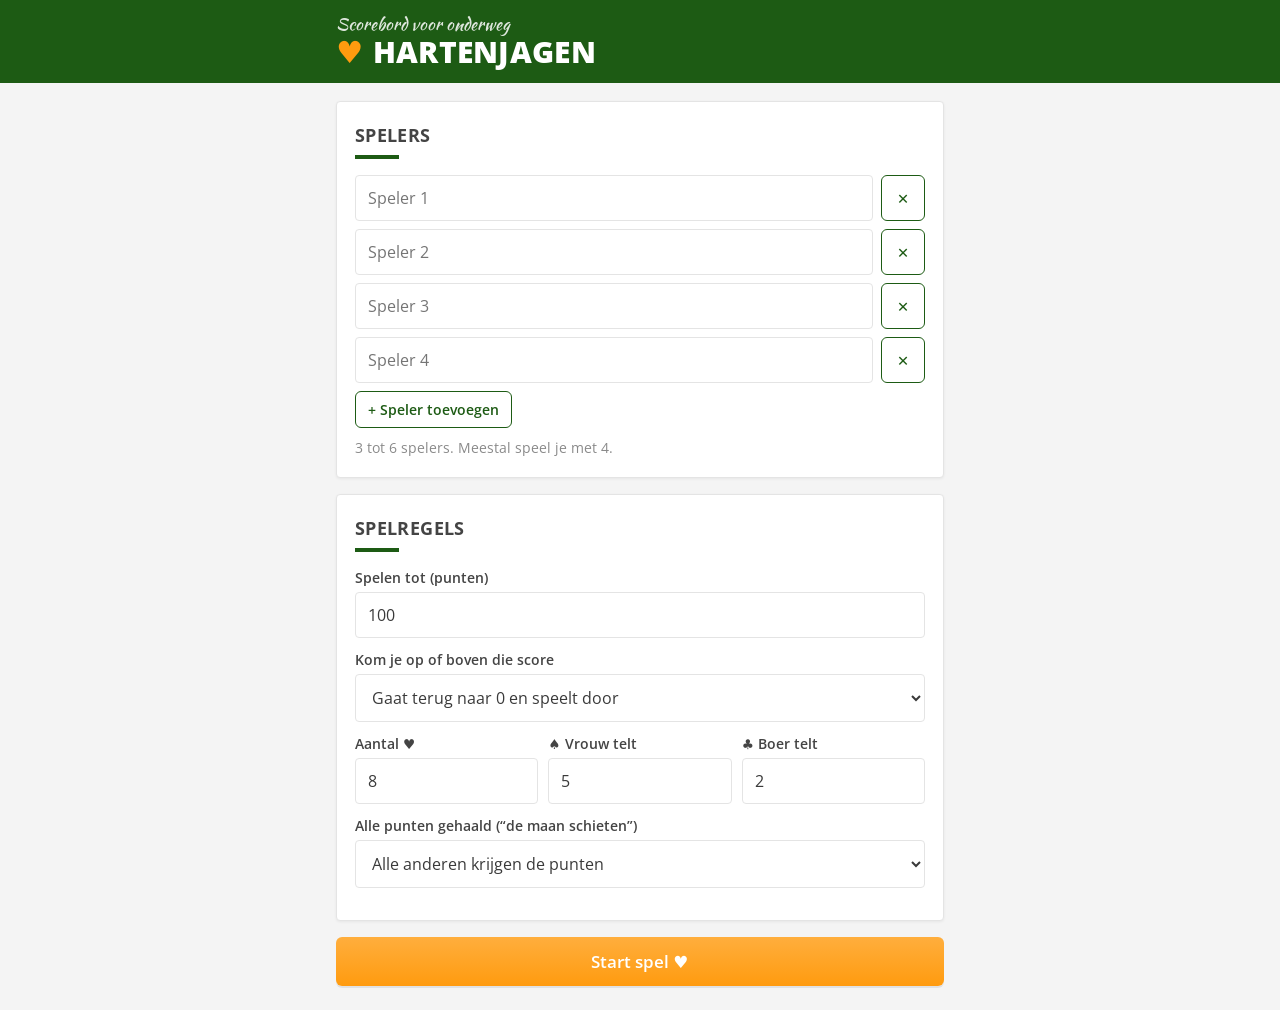
==== commit cf8765f8: "Hartenjagen: 8 harten in het spel (instelbaar) Het aantal harten is nu een spelregel (standaard 8, k" ====
--- a/hartenjagen/index.html
+++ b/hartenjagen/index.html
@@ -108,7 +108,8 @@
     .player-input { display: flex; gap: 8px; margin-bottom: 8px; }
     .player-input input { flex: 1; }
     .player-input button { flex: 0 0 44px; }
-    .settings-grid { display: grid; grid-template-columns: 1fr 1fr; gap: 10px; }
+    .settings-grid { display: grid; grid-template-columns: 1fr 1fr 1fr; gap: 10px; }
+    .settings-grid label.field span { white-space: nowrap; overflow: hidden; text-overflow: ellipsis; }
 
     /* Scorebord */
     .info-bar { display: flex; gap: 8px; flex-wrap: wrap; margin-bottom: 14px; }
@@ -235,10 +236,13 @@
         </label>
 
         <div class="settings-grid">
-          <label class="field"><span>Schoppenvrouw telt</span>
+          <label class="field"><span>Aantal ♥</span>
+            <input type="number" id="setHearts" min="1" max="13" step="1" value="8" inputmode="numeric">
+          </label>
+          <label class="field"><span>♠ Vrouw telt</span>
             <input type="number" id="setQueen" min="0" step="1" value="5" inputmode="numeric">
           </label>
-          <label class="field"><span>Klaverboer telt</span>
+          <label class="field"><span>♣ Boer telt</span>
             <input type="number" id="setJack" min="0" step="1" value="2" inputmode="numeric">
           </label>
         </div>
@@ -303,7 +307,8 @@
   (function () {
     'use strict';
     var KEY = 'hartenjagen-v1';
-    var HEARTS = 13;
+    // Aantal harten in het spel (kort spel met 32 kaarten = 8). Oude spellen zonder instelling: 8.
+    function heartsCount() { return (state && state.settings.hearts) || DEFAULT_RULES.hearts; }
     var $ = function (id) { return document.getElementById(id); };
 
     var state = load() || null;
@@ -327,10 +332,11 @@
 
     /* ---------- Setup ---------- */
     // Standaard huisregels: tot 100 (dan terug naar 0), schoppenvrouw 5, klaverboer 2.
-    var DEFAULT_RULES = { target: 100, atTarget: 'reset', queen: 5, jack: 2, moon: 'others' };
+    var DEFAULT_RULES = { target: 100, atTarget: 'reset', hearts: 8, queen: 5, jack: 2, moon: 'others' };
     function setDefaultRules() {
       $('setTarget').value = DEFAULT_RULES.target;
       $('setAtTarget').value = DEFAULT_RULES.atTarget;
+      $('setHearts').value = DEFAULT_RULES.hearts;
       $('setQueen').value = DEFAULT_RULES.queen;
       $('setJack').value = DEFAULT_RULES.jack;
       $('setMoon').value = DEFAULT_RULES.moon;
@@ -355,11 +361,12 @@
     $('btnStart').addEventListener('click', function () {
       var players = setupNames.map(function (n, i) { return n.trim() || ('Speler ' + (i + 1)); });
       var target = Math.max(10, parseInt($('setTarget').value, 10) || 100);
+      var hearts = Math.min(13, Math.max(1, parseInt($('setHearts').value, 10) || DEFAULT_RULES.hearts));
       var queen = Math.max(0, parseInt($('setQueen').value, 10));
       if (isNaN(queen)) queen = 5;
       var jack = Math.max(0, parseInt($('setJack').value, 10));
       if (isNaN(jack)) jack = 2;
-      state = { players: players, rounds: [], settings: { target: target, queen: queen, jack: jack, atTarget: $('setAtTarget').value, moon: $('setMoon').value }, started: Date.now() };
+      state = { players: players, rounds: [], settings: { target: target, hearts: hearts, queen: queen, jack: jack, atTarget: $('setAtTarget').value, moon: $('setMoon').value }, started: Date.now() };
       save(); editIndex = -1; resetDraft(); show();
     });
     $('btnNew').addEventListener('click', function () {
@@ -375,13 +382,13 @@
 
     /* ---------- Scoring ---------- */
     function jackValue() { return state.settings.jack || 0; }
-    function totalPoints() { return HEARTS + state.settings.queen + jackValue(); }
+    function totalPoints() { return heartsCount() + state.settings.queen + jackValue(); }
 
     function scoreRound(hearts, queen, jack) {
       var n = state.players.length, s = state.settings, jv = jackValue();
       var pts = hearts.map(function (h, i) { return h + (i === queen ? s.queen : 0) + (i === jack ? jv : 0); });
       var moon = -1;
-      for (var i = 0; i < n; i++) if (hearts[i] === HEARTS && queen === i && (jv === 0 || jack === i)) moon = i;
+      for (var i = 0; i < n; i++) if (hearts[i] === heartsCount() && queen === i && (jv === 0 || jack === i)) moon = i;
       if (moon >= 0 && s.moon !== 'none') {
         var t = totalPoints();
         pts = pts.map(function (_, i) {
@@ -444,7 +451,7 @@
         return draft.manual.every(function (v) { return v !== '' && !isNaN(parseInt(v, 10)); });
       }
       var sum = draft.hearts.reduce(function (a, b) { return a + b; }, 0);
-      return sum === HEARTS && draft.queen >= 0 && (jackValue() === 0 || draft.jack >= 0);
+      return sum === heartsCount() && draft.queen >= 0 && (jackValue() === 0 || draft.jack >= 0);
     }
 
     function renderEntry() {
@@ -479,7 +486,7 @@
           b[0].addEventListener('click', function () { if (draft.hearts[i] > 0) { draft.hearts[i]--; renderEntry(); } });
           b[1].addEventListener('click', function () {
             var sum = draft.hearts.reduce(function (a, c) { return a + c; }, 0);
-            if (sum < HEARTS) { draft.hearts[i]++; renderEntry(); }
+            if (sum < heartsCount()) { draft.hearts[i]++; renderEntry(); }
           });
           d.querySelector('.queen:not(.jack)').addEventListener('click', function () { draft.queen = draft.queen === i ? -1 : i; renderEntry(); });
           var jb = d.querySelector('.jack');
@@ -498,7 +505,7 @@
         msg = ok ? '✓ Klaar om op te slaan' : 'Nog ' + (state.players.length - filled) + ' speler(s) invullen';
       } else {
         var sum = draft.hearts.reduce(function (a, b) { return a + b; }, 0);
-        var left = HEARTS - sum; var parts = [];
+        var left = heartsCount() - sum; var parts = [];
         if (left > 0) parts.push('nog ' + left + ' ♥ te verdelen');
         if (draft.queen < 0) parts.push('wie had de ♠ vrouw?');
         if (jackValue() && draft.jack < 0) parts.push('wie had de ♣ boer?');
@@ -641,7 +648,7 @@
 
     function renderRules() {
       var s = state.settings;
-      var items = ['Elke ♥ harten = 1 strafpunt', '♠ Schoppenvrouw = ' + s.queen + ' strafpunten'];
+      var items = ['Elke ♥ harten = 1 strafpunt (' + heartsCount() + ' harten in het spel)', '♠ Schoppenvrouw = ' + s.queen + ' strafpunten'];
       if (jackValue()) items.push('♣ Klaverboer = ' + jackValue() + ' strafpunten');
       if (resetMode()) items.push('Kom je op ' + s.target + ' punten of meer, dan ga je terug naar 0 ↺ — met “Spel afronden” stop je, de laagste score wint');
       else items.push('Wie het eerst ' + s.target + ' punten haalt, beëindigt het spel — de laagste score wint');
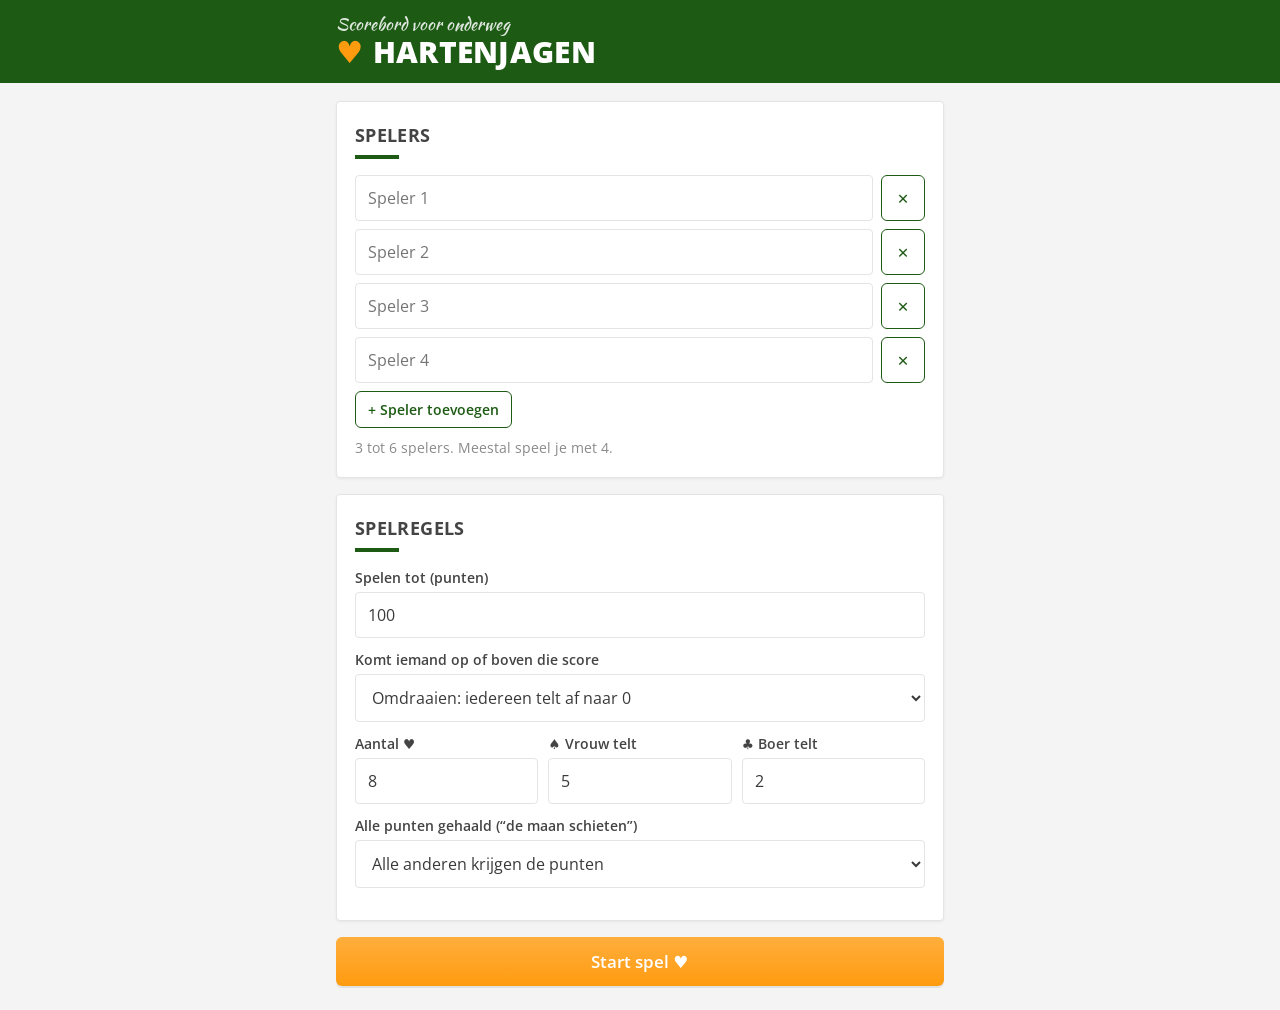
==== commit 8282b3fb: "Hartenjagen: bij 100 draait de telling om voor iedereen Vervangt de terug-naar-0-regel. Iedereen tel" ====
--- a/hartenjagen/index.html
+++ b/hartenjagen/index.html
@@ -144,16 +144,22 @@
     .entry-player:last-of-type { border-bottom: 0; }
     .entry-player.nojack { grid-template-columns: 1fr auto auto; }
     .entry-player .nm { font-weight: 700; color: var(--head); overflow: hidden; text-overflow: ellipsis; white-space: nowrap; }
-    .entry-player .pts { font-size: .8rem; color: var(--muted); }
+    .entry-player .pts { font-size: .8rem; color: var(--muted); white-space: nowrap; }
     .stepper { display: flex; align-items: center; border: 1px solid var(--line); border-radius: 6px; overflow: hidden; }
     .stepper button {
-      width: 42px; height: 42px; border: 0; background: transparent; color: var(--green);
+      width: 36px; height: 42px; border: 0; background: transparent; color: var(--green);
       font-size: 1.3rem; font-weight: 700; cursor: pointer;
     }
     @media (prefers-color-scheme: dark) { :root:not([data-theme="light"]) .stepper button { color: var(--good); } }
     .stepper button:active { background: var(--line); }
-    .stepper output { min-width: 44px; text-align: center; font-weight: 800; font-size: 1.15rem; font-variant-numeric: tabular-nums; }
-    .stepper output::after { content: " ♥"; color: var(--red); font-size: .85rem; }
+    .stepper .hv { display: flex; align-items: center; gap: 1px; padding-right: 2px; }
+    .stepper input.hearts-input {
+      width: 34px; height: 42px; padding: 0; border: 0; border-radius: 0; background: transparent; color: var(--ink);
+      text-align: center; font: inherit; font-weight: 800; font-size: 1.15rem; font-variant-numeric: tabular-nums; -moz-appearance: textfield;
+    }
+    .stepper input.hearts-input::-webkit-outer-spin-button, .stepper input.hearts-input::-webkit-inner-spin-button { -webkit-appearance: none; margin: 0; }
+    .stepper input.hearts-input:focus { outline: 0; background: var(--green-soft); }
+    .stepper .hv i { font-style: normal; color: var(--red); font-size: .85rem; }
     .queen {
       width: 44px; height: 44px; border-radius: 50%; border: 1.5px dashed var(--line);
       background: transparent; color: var(--muted); font: inherit; font-weight: 700; font-size: .9rem; cursor: pointer;
@@ -176,7 +182,10 @@
     th, td { padding: 8px 6px; text-align: center; border-bottom: 1px solid var(--line); white-space: nowrap; }
     th { font-size: .8rem; color: var(--muted); font-weight: 700; max-width: 80px; overflow: hidden; text-overflow: ellipsis; }
     td:first-child, th:first-child { text-align: left; color: var(--muted); }
-    tbody tr { cursor: pointer; }
+    tbody tr[data-k] { cursor: pointer; }
+    tr.flip-row td { text-align: center !important; color: var(--gold) !important; font-weight: 800; font-size: .85rem; background: #fff4e0; border-bottom: 0; }
+    .flip-banner { margin: 0 0 12px; padding: 10px 12px; border-radius: var(--radius); background: #fff4e0; color: #8a5200; font-weight: 600; font-size: .9rem; }
+    @media (prefers-color-scheme: dark) { :root:not([data-theme="light"]) tr.flip-row td, :root:not([data-theme="light"]) .flip-banner { background: #3a2c12; color: #ffc46b; } }
     tbody tr:hover { background: var(--bg); }
     tbody tr.editing { background: #fff4e0; }
     @media (prefers-color-scheme: dark) { :root:not([data-theme="light"]) tbody tr.editing { background: #3a2c12; } }
@@ -228,9 +237,9 @@
           <label class="field"><span>Spelen tot (punten)</span>
             <input type="number" id="setTarget" min="10" step="5" value="100" inputmode="numeric">
           </label>
-        <label class="field"><span>Kom je op of boven die score</span>
+        <label class="field"><span>Komt iemand op of boven die score</span>
           <select id="setAtTarget">
-            <option value="reset">Gaat terug naar 0 en speelt door</option>
+            <option value="flip">Omdraaien: iedereen telt af naar 0</option>
             <option value="end">Spel is afgelopen</option>
           </select>
         </label>
@@ -265,6 +274,7 @@
 
       <div class="panel">
         <h2>Stand</h2>
+        <div class="flip-banner hidden" id="flipBanner"></div>
         <div class="standings" id="standings"></div>
       </div>
 
@@ -332,7 +342,7 @@
 
     /* ---------- Setup ---------- */
     // Standaard huisregels: tot 100 (dan terug naar 0), schoppenvrouw 5, klaverboer 2.
-    var DEFAULT_RULES = { target: 100, atTarget: 'reset', hearts: 8, queen: 5, jack: 2, moon: 'others' };
+    var DEFAULT_RULES = { target: 100, atTarget: 'flip', hearts: 8, queen: 5, jack: 2, moon: 'others' };
     function setDefaultRules() {
       $('setTarget').value = DEFAULT_RULES.target;
       $('setAtTarget').value = DEFAULT_RULES.atTarget;
@@ -384,12 +394,13 @@
     function jackValue() { return state.settings.jack || 0; }
     function totalPoints() { return heartsCount() + state.settings.queen + jackValue(); }
 
-    function scoreRound(hearts, queen, jack) {
+    // phase 'down' = omgedraaid (aftellen): dan geen maan-regel, de schutter trekt zelf alle punten af.
+    function scoreRound(hearts, queen, jack, phase) {
       var n = state.players.length, s = state.settings, jv = jackValue();
       var pts = hearts.map(function (h, i) { return h + (i === queen ? s.queen : 0) + (i === jack ? jv : 0); });
       var moon = -1;
       for (var i = 0; i < n; i++) if (hearts[i] === heartsCount() && queen === i && (jv === 0 || jack === i)) moon = i;
-      if (moon >= 0 && s.moon !== 'none') {
+      if (moon >= 0 && s.moon !== 'none' && phase !== 'down') {
         var t = totalPoints();
         pts = pts.map(function (_, i) {
           if (s.moon === 'others') return i === moon ? 0 : t;
@@ -399,28 +410,35 @@
       return { scores: pts, moon: moon };
     }
 
-    function resetMode() { return state.settings.atTarget === 'reset'; }
-
-    // Loopt alle rondes door; bij de terug-naar-0-regel gaat wie de grens haalt naar 0.
+    // Standaard: omdraaien. Oude spellen met de vroegere terug-naar-0-regel ('reset') tellen ook als omdraaien.
+    function flipMode() { return state.settings.atTarget !== 'end'; }
+
+    // Loopt alle rondes door. Omdraaien: iedereen telt op tot iemand de grens haalt,
+    // daarna gaan voor iedereen de punten eraf. Wie dan op 0 of lager komt, wint.
     function runInfo(upto) {
       var t = state.players.map(function () { return 0; });
       var r = state.rounds; var end = upto == null ? r.length : upto;
-      var runs = [], resets = [];
+      var runs = [], eff = [], phases = [], phase = 'up', flipAt = -1, done = false;
       for (var k = 0; k < end; k++) {
-        var rs = state.players.map(function () { return false; });
-        r[k].scores.forEach(function (v, i) {
-          t[i] += v;
-          if (resetMode() && t[i] >= state.settings.target) { t[i] = 0; rs[i] = true; }
-        });
-        runs.push(t.slice()); resets.push(rs);
-      }
-      return { totals: t, runs: runs, resets: resets };
+        var rd = r[k];
+        var raw = (!rd.manual && rd.hearts) ? scoreRound(rd.hearts, rd.queen, rd.jack, phase).scores : rd.scores;
+        var sign = phase === 'down' ? -1 : 1;
+        var e = raw.map(function (v) { return v * sign; });
+        e.forEach(function (v, i) { t[i] += v; });
+        phases.push(phase); eff.push(e); runs.push(t.slice());
+        if (flipMode()) {
+          if (phase === 'up' && t.some(function (v) { return v >= state.settings.target; })) { phase = 'down'; flipAt = k; }
+          else if (phase === 'down' && t.some(function (v) { return v <= 0; })) done = true;
+        }
+      }
+      return { totals: t, runs: runs, eff: eff, phases: phases, phase: phase, flipAt: flipAt, done: done };
     }
     function totals(upto) { return runInfo(upto).totals; }
+    function currentPhase() { return runInfo(editIndex >= 0 ? editIndex : null).phase; }
 
     function isFinished() {
       if (!state.rounds.length) return false;
-      if (resetMode()) return !!state.finished;
+      if (flipMode()) return !!state.finished || runInfo().done;
       return totals().some(function (v) { return v >= state.settings.target; });
     }
 
@@ -460,12 +478,13 @@
       $('entryTitle').textContent = (editIndex >= 0 ? 'Ronde ' + roundNo + ' aanpassen' : 'Ronde ' + roundNo);
       $('manualToggle').checked = draft.isManual;
       $('entryHint').innerHTML = draft.isManual
-        ? 'Vul per speler de punten van deze ronde in (eigen huisregels).'
-        : 'Tel per speler de harten en tik op <b>♠V</b> bij wie de schoppenvrouw heeft' + (jackValue() ? ' en op <b>♣B</b> bij wie de klaverboer heeft.' : '.');
+        ? 'Vul per speler de punten van deze ronde in (eigen huisregels).' + (currentPhase() === 'down' ? ' <b>Omgedraaid:</b> deze punten gaan eraf.' : '')
+        : 'Vul per speler het aantal harten in (of gebruik − en +) en tik op <b>♠V</b> bij wie de schoppenvrouw heeft' + (jackValue() ? ' en op <b>♣B</b> bij wie de klaverboer heeft.' : '.');
       $('btnCancelEdit').classList.toggle('hidden', editIndex < 0);
       $('btnSave').textContent = editIndex >= 0 ? 'Wijziging opslaan' : 'Ronde opslaan';
 
-      var preview = draft.isManual ? null : scoreRound(draft.hearts, draft.queen, draft.jack);
+      var phaseNow = currentPhase();
+      var preview = draft.isManual ? null : scoreRound(draft.hearts, draft.queen, draft.jack, phaseNow);
       state.players.forEach(function (name, i) {
         var d = document.createElement('div'); d.className = 'entry-player';
         if (draft.isManual) {
@@ -477,11 +496,27 @@
           inp.addEventListener('focus', function (e) { e.target.select(); });
         } else {
           var p = preview.scores[i];
-          d.innerHTML = '<div><div class="nm">' + esc(name) + '</div><div class="pts">' + (p > 0 ? '+' : '') + p + ' punten</div></div>' +
-            '<div class="stepper"><button type="button" aria-label="Minder">−</button><output>' + draft.hearts[i] + '</output><button type="button" aria-label="Meer">+</button></div>' +
+          d.innerHTML = '<div><div class="nm">' + esc(name) + '</div><div class="pts">' + fmtPts(p, phaseNow) + '</div></div>' +
+            '<div class="stepper"><button type="button" aria-label="Minder">−</button><span class="hv"><input type="number" inputmode="numeric" pattern="[0-9]*" min="0" max="' + heartsCount() + '" class="hearts-input" aria-label="Aantal harten ' + esc(name) + '" value="' + draft.hearts[i] + '"><i>♥</i></span><button type="button" aria-label="Meer">+</button></div>' +
             '<button type="button" class="queen' + (draft.queen === i ? ' on' : '') + '" aria-label="Schoppenvrouw" aria-pressed="' + (draft.queen === i) + '">♠V</button>' +
             (jackValue() ? '<button type="button" class="queen jack' + (draft.jack === i ? ' on' : '') + '" aria-label="Klaverboer" aria-pressed="' + (draft.jack === i) + '">♣B</button>' : '');
           if (!jackValue()) d.classList.add('nojack');
+          // Zelf invullen: bijwerken zonder de rij opnieuw te tekenen, zodat het toetsenbord open blijft.
+          var hi = d.querySelector('.hearts-input');
+          var selectAll = function (e) { var t = e.target; setTimeout(function () { try { t.select(); } catch (x) {} }, 0); };
+          hi.addEventListener('focus', selectAll);
+          hi.addEventListener('click', selectAll);
+          hi.addEventListener('input', function (e) {
+            var others = draft.hearts.reduce(function (a, c, k) { return a + (k === i ? 0 : c); }, 0);
+            var max = heartsCount() - others;
+            var v = parseInt(e.target.value, 10);
+            if (isNaN(v) || v < 0) v = 0;
+            if (v > max) { v = max; e.target.value = v; toast('Er zijn nog maar ' + max + ' ♥ over voor ' + name); }
+            else if (e.target.value !== '' && e.target.value !== String(v)) e.target.value = v;
+            draft.hearts[i] = v;
+            refreshPoints();
+          });
+          hi.addEventListener('blur', function (e) { e.target.value = draft.hearts[i]; });
           var b = d.querySelectorAll('.stepper button');
           b[0].addEventListener('click', function () { if (draft.hearts[i] > 0) { draft.hearts[i]--; renderEntry(); } });
           b[1].addEventListener('click', function () {
@@ -494,6 +529,19 @@
         }
         rows.appendChild(d);
       });
+      updateStatus(preview);
+    }
+
+    function fmtPts(p, phase) {
+      var v = phase === 'down' ? -p : p;
+      return (v > 0 ? '+' : v < 0 ? '−' : '') + Math.abs(v) + ' punten';
+    }
+
+    function refreshPoints() {
+      var ph = currentPhase();
+      var preview = scoreRound(draft.hearts, draft.queen, draft.jack, ph);
+      var pts = $('entryRows').querySelectorAll('.pts');
+      preview.scores.forEach(function (p, i) { if (pts[i]) pts[i].textContent = fmtPts(p, ph); });
       updateStatus(preview);
     }
 
@@ -511,7 +559,7 @@
         if (jackValue() && draft.jack < 0) parts.push('wie had de ♣ boer?');
         if (ok) {
           msg = '✓ Klaar om op te slaan';
-          if (preview && preview.moon >= 0) msg = '🌙 ' + state.players[preview.moon] + ' heeft alle punten gehaald!';
+          if (preview && preview.moon >= 0 && currentPhase() !== 'down') msg = '🌙 ' + state.players[preview.moon] + ' heeft alle punten gehaald!';
         } else {
           msg = parts.join(' · ');
           msg = msg.charAt(0).toUpperCase() + msg.slice(1);
@@ -540,12 +588,14 @@
         round = { scores: r.scores, hearts: draft.hearts.slice(), queen: draft.queen, jack: draft.jack, moon: r.moon };
       }
       var wasFinished = isFinished();
+      var flipBefore = runInfo().flipAt;
       if (editIndex >= 0) { state.rounds[editIndex] = round; toast('Ronde ' + (editIndex + 1) + ' aangepast'); }
       else {
         state.rounds.push(round);
-        var ri = runInfo(); var rsNames = state.players.filter(function (_, i) { return ri.resets[ri.resets.length - 1][i]; });
-        if (rsNames.length) toast('↺ ' + rsNames.join(' & ') + ' ' + (rsNames.length > 1 ? 'gaan' : 'gaat') + ' terug naar 0!');
-        else toast(round.moon >= 0 && state.settings.moon !== 'none' ? '🌙 Maan geschoten door ' + state.players[round.moon] + '!' : 'Ronde ' + state.rounds.length + ' opgeslagen');
+        var ri = runInfo();
+        if (ri.flipAt >= 0 && flipBefore < 0) toast('⇩ Omgedraaid! Iedereen telt nu af naar 0');
+        else if (ri.done) toast('🏆 Er is een winnaar!');
+        else toast(round.moon >= 0 && state.settings.moon !== 'none' && ri.phases[ri.phases.length - 1] === 'up' ? '🌙 Maan geschoten door ' + state.players[round.moon] + '!' : 'Ronde ' + state.rounds.length + ' opgeslagen');
       }
       editIndex = -1; save(); resetDraft(); render();
       if (!wasFinished && isFinished()) window.scrollTo({ top: 0, behavior: 'smooth' });
@@ -574,7 +624,8 @@
         chips.push('Deler: ' + esc(state.players[r % n]));
         chips.push('Passen: ' + passInfo(r));
       }
-      chips.push(resetMode() ? 'Bij ' + state.settings.target + ' → 0' : 'Tot ' + state.settings.target + ' punten');
+      if (flipMode()) chips.push(runInfo().phase === 'down' ? '⇩ Aftellen naar 0' : '⇧ Optellen tot ' + state.settings.target);
+      else chips.push('Tot ' + state.settings.target + ' punten');
       $('infoBar').innerHTML = chips.map(function (c) { return '<span class="chip">' + c + '</span>'; }).join('');
     }
 
@@ -586,12 +637,15 @@
 
     function renderStandings() {
       var rk = ranking(); var target = state.settings.target;
+      var info = runInfo(); var down = info.flipAt >= 0;
+      var fb = $('flipBanner'); fb.classList.toggle('hidden', !down);
+      if (down) fb.innerHTML = '⇩ <b>Omgedraaid!</b> Iedereen telt nu af vanaf zijn eigen stand. Veel punten halen is nu goed — wie het eerst op 0 of lager komt, wint.';
       var lowest = rk[0].total; var anyRounds = state.rounds.length > 0;
       var pos = 0, prev = null;
       $('standings').innerHTML = rk.map(function (p, idx) {
         if (p.total !== prev) { pos = idx + 1; prev = p.total; }
         var pct = Math.max(0, Math.min(100, p.total / target * 100));
-        var cls = 'stand' + (anyRounds && p.total === lowest ? ' lead' : '') + (p.total >= target * 0.8 ? ' danger' : '');
+        var cls = 'stand' + (anyRounds && p.total === lowest ? ' lead' : '') + (!down && p.total >= target * 0.8 ? ' danger' : '');
         return '<div class="' + cls + '"><div class="pos">' + pos + '</div>' +
           '<div><div class="name">' + esc(p.name) + '</div><div class="bar"><i style="width:' + pct + '%"></i></div></div>' +
           '<div class="total">' + p.total + '</div></div>';
@@ -605,19 +659,21 @@
       var head = '<thead><tr><th>#</th>' + state.players.map(function (p) { return '<th title="' + esc(p) + '">' + esc(p) + '</th>'; }).join('') + '</tr></thead>';
       var info = runInfo();
       var body = '<tbody>' + state.rounds.map(function (r, k) {
-        var run = info.runs[k], rst = info.resets[k];
+        var run = info.runs[k], ev = info.eff[k];
+        var sep = k === info.flipAt ? '<tr class="flip-row"><td colspan="' + (state.players.length + 1) + '">⇩ Omgedraaid — vanaf hier aftellen</td></tr>' : '';
         return '<tr data-k="' + k + '"' + (k === editIndex ? ' class="editing"' : '') + '><td>' + (k + 1) + '</td>' + r.scores.map(function (v, i) {
           var mark = '';
           if (!r.manual && r.queen === i) mark += ' ♠';
           if (!r.manual && r.jack === i) mark += ' ♣';
-          var moon = r.moon === i && state.settings.moon !== 'none';
-          return '<td' + (moon ? ' class="moon"' : '') + '>' + (moon ? '🌙 ' : '') + v + mark + (rst[i] ? '<span class="sub reset">↺ 0</span>' : '<span class="sub">' + run[i] + '</span>') + '</td>';
-        }).join('') + '</tr>';
+          var moon = r.moon === i && state.settings.moon !== 'none' && info.phases[k] === 'up';
+          var shown = ev[i] < 0 ? '−' + Math.abs(ev[i]) : ev[i];
+          return '<td' + (moon ? ' class="moon"' : '') + '>' + (moon ? '🌙 ' : '') + shown + mark + '<span class="sub">' + run[i] + '</span></td>';
+        }).join('') + '</tr>' + sep;
       }).join('') + '</tbody>';
       var t = info.totals;
       var foot = '<tfoot><tr><td>Totaal</td>' + t.map(function (v) { return '<td>' + v + '</td>'; }).join('') + '</tr></tfoot>';
       tbl.innerHTML = head + body + foot;
-      Array.prototype.forEach.call(tbl.querySelectorAll('tbody tr'), function (tr) {
+      Array.prototype.forEach.call(tbl.querySelectorAll('tbody tr[data-k]'), function (tr) {
         tr.addEventListener('click', function () {
           var k = +tr.getAttribute('data-k');
           editIndex = k; resetDraft(state.rounds[k]); render();
@@ -631,15 +687,15 @@
       var wp = $('winnerPanel'); var done = isFinished();
       wp.classList.toggle('hidden', !done);
       $('entryPanel').classList.toggle('hidden', done && editIndex < 0);
-      $('btnFinish').classList.toggle('hidden', !resetMode() || done || editIndex >= 0 || !state.rounds.length);
+      $('btnFinish').classList.toggle('hidden', !flipMode() || done || editIndex >= 0 || !state.rounds.length);
       if (!done) return;
       var rk = ranking(); var best = rk[0].total;
       var winners = rk.filter(function (p) { return p.total === best; }).map(function (p) { return esc(p.name); });
       wp.innerHTML = '<div class="big">🏆</div><div class="tag">En de winnaar is…</div><h2>' + winners.join(' & ') + ' ' + (winners.length > 1 ? 'winnen' : 'wint') + '!</h2>' +
         '<p class="muted">Met ' + best + ' punten na ' + state.rounds.length + ' rondes.</p>' +
         '<div class="row" style="margin-top:14px"><button class="btn ghost" id="btnRematch" type="button">Revanche</button><button class="btn" id="btnNew2" type="button">Nieuw spel</button></div>' +
-        (resetMode() ? '<button class="btn ghost small" id="btnResume" type="button" style="margin-top:10px">Toch verder spelen</button>' : '');
-      if (resetMode()) $('btnResume').addEventListener('click', function () { state.finished = false; save(); render(); });
+        (flipMode() && !runInfo().done ? '<button class="btn ghost small" id="btnResume" type="button" style="margin-top:10px">Toch verder spelen</button>' : '');
+      if ($('btnResume')) $('btnResume').addEventListener('click', function () { state.finished = false; save(); render(); });
       $('btnRematch').addEventListener('click', function () {
         state.rounds = []; state.finished = false; state.started = Date.now(); save(); editIndex = -1; resetDraft(); render(); toast('Nieuw potje, zelfde spelers');
       });
@@ -650,9 +706,9 @@
       var s = state.settings;
       var items = ['Elke ♥ harten = 1 strafpunt (' + heartsCount() + ' harten in het spel)', '♠ Schoppenvrouw = ' + s.queen + ' strafpunten'];
       if (jackValue()) items.push('♣ Klaverboer = ' + jackValue() + ' strafpunten');
-      if (resetMode()) items.push('Kom je op ' + s.target + ' punten of meer, dan ga je terug naar 0 ↺ — met “Spel afronden” stop je, de laagste score wint');
+      if (flipMode()) items.push('Iedereen telt op tot iemand ' + s.target + ' punten of meer heeft. Dan draait het om ⇩: iedereen telt vanaf zijn eigen stand af en nu wil je juist veel punten. Wie het eerst op 0 of lager komt, wint (negatief mag)');
       else items.push('Wie het eerst ' + s.target + ' punten haalt, beëindigt het spel — de laagste score wint');
-      if (s.moon === 'others') items.push('Alle ' + totalPoints() + ' strafpunten in één ronde? Dan krijgen alle anderen ' + totalPoints() + ' punten en jij 0 🌙');
+      if (s.moon === 'others') items.push('Alle ' + totalPoints() + ' strafpunten in één ronde? Dan krijgen alle anderen ' + totalPoints() + ' punten en jij 0 🌙' + (flipMode() ? ' (alleen tijdens het optellen; bij het aftellen haal je ze gewoon zelf van je score af)' : ''));
       if (s.moon === 'self') items.push('Alle ' + totalPoints() + ' strafpunten in één ronde? Dan gaan er ' + totalPoints() + ' punten van je score af 🌙');
       items.push('Met “Vrij invoeren” vul je zelf punten in voor eigen huisregels');
       $('rulesList').innerHTML = items.map(function (i) { return '<li>' + i + '</li>'; }).join('');
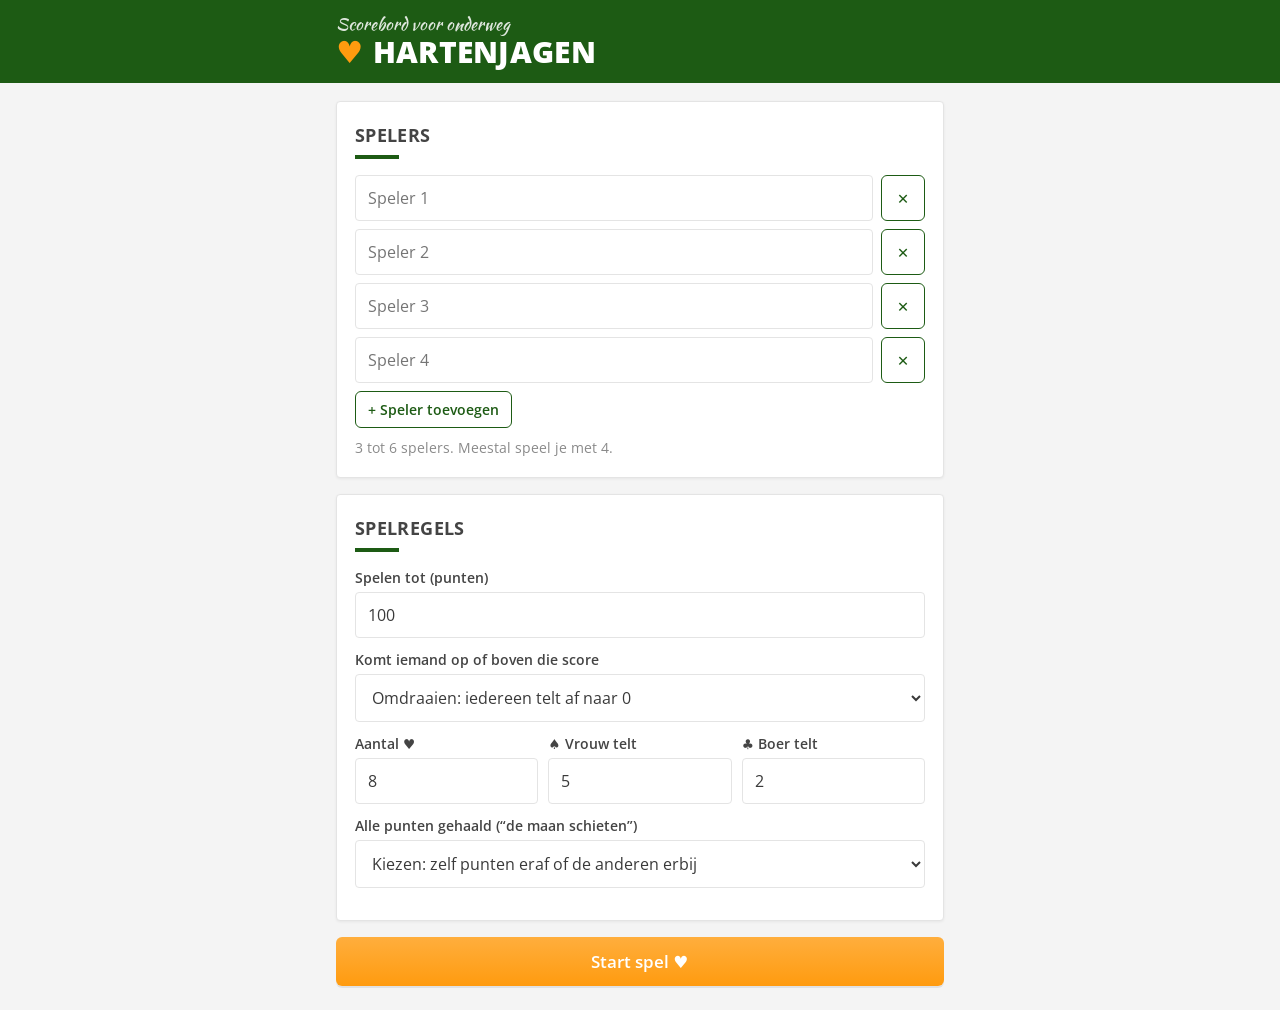
==== commit a6c78b82: "Hartenjagen: bij de maan kiezen tussen zelf −15 of anderen +15 Wie alle strafpunten haalt, kiest per" ====
--- a/hartenjagen/index.html
+++ b/hartenjagen/index.html
@@ -191,6 +191,12 @@
     @media (prefers-color-scheme: dark) { :root:not([data-theme="light"]) tbody tr.editing { background: #3a2c12; } }
     td .sub { display: block; font-size: .7rem; color: var(--muted); }
     td .sub.reset { color: var(--gold); font-weight: 800; }
+    .moon-box { margin: 14px 0 0; padding: 12px; border-radius: var(--radius); background: #fff4e0; }
+    .moon-box p { margin: 0 0 10px; font-weight: 700; color: #8a5200; font-size: .95rem; }
+    .moon-box .row .btn { font-size: .95rem; padding: 11px 10px; }
+    .moon-box .btn.ghost { background: var(--card); }
+    .moon-box .btn.picked { background: var(--green); color: #fff; border-color: var(--green); }
+    @media (prefers-color-scheme: dark) { :root:not([data-theme="light"]) .moon-box { background: #3a2c12; } :root:not([data-theme="light"]) .moon-box p { color: #ffc46b; } }
     td.moon { color: var(--gold); font-weight: 800; }
     tfoot td { font-weight: 800; color: var(--head); border-bottom: 0; border-top: 3px solid var(--green); }
 
@@ -257,8 +263,7 @@
         </div>
         <label class="field"><span>Alle punten gehaald (“de maan schieten”)</span>
           <select id="setMoon">
-            <option value="others">Alle anderen krijgen de punten</option>
-            <option value="self">Speler krijgt de punten eraf</option>
+            <option value="choose">Kiezen: zelf punten eraf of de anderen erbij</option>
             <option value="none">Geen speciale regel</option>
           </select>
         </label>
@@ -285,6 +290,7 @@
         </div>
         <p class="muted" id="entryHint" style="margin:0 0 4px">Tel per speler de harten en tik op <b>♠V</b> bij wie de schoppenvrouw heeft.</p>
         <div id="entryRows"></div>
+        <div class="moon-box hidden" id="moonBox"></div>
         <div class="entry-status" id="entryStatus"></div>
         <div class="row">
           <button class="btn ghost hidden" id="btnCancelEdit" type="button">Annuleren</button>
@@ -342,7 +348,7 @@
 
     /* ---------- Setup ---------- */
     // Standaard huisregels: tot 100 (dan terug naar 0), schoppenvrouw 5, klaverboer 2.
-    var DEFAULT_RULES = { target: 100, atTarget: 'flip', hearts: 8, queen: 5, jack: 2, moon: 'others' };
+    var DEFAULT_RULES = { target: 100, atTarget: 'flip', hearts: 8, queen: 5, jack: 2, moon: 'choose' };
     function setDefaultRules() {
       $('setTarget').value = DEFAULT_RULES.target;
       $('setAtTarget').value = DEFAULT_RULES.atTarget;
@@ -394,20 +400,29 @@
     function jackValue() { return state.settings.jack || 0; }
     function totalPoints() { return heartsCount() + state.settings.queen + jackValue(); }
 
-    // phase 'down' = omgedraaid (aftellen): dan geen maan-regel, de schutter trekt zelf alle punten af.
-    function scoreRound(hearts, queen, jack, phase) {
+    function moonRule() { return state.settings.moon !== 'none'; }
+    // Oude rondes zonder keuze: volg de vroegere vaste instelling.
+    function legacyMoonChoice() { return state.settings.moon === 'self' ? 'self' : 'others'; }
+
+    // Geeft per speler de verandering van de stand (scores) voor deze ronde.
+    // Gewone ronde: strafpunten erbij (optellen) of eraf (na omdraaien).
+    // Maan (alle punten bij één speler): keuze 'self' = zelf alles eraf, 'others' = de anderen alles erbij;
+    // dat werkt direct op de stand, dus in beide fasen hetzelfde.
+    function scoreRound(hearts, queen, jack, phase, choice) {
       var n = state.players.length, s = state.settings, jv = jackValue();
-      var pts = hearts.map(function (h, i) { return h + (i === queen ? s.queen : 0) + (i === jack ? jv : 0); });
+      var raw = hearts.map(function (h, i) { return h + (i === queen ? s.queen : 0) + (i === jack ? jv : 0); });
       var moon = -1;
       for (var i = 0; i < n; i++) if (hearts[i] === heartsCount() && queen === i && (jv === 0 || jack === i)) moon = i;
-      if (moon >= 0 && s.moon !== 'none' && phase !== 'down') {
+      var sign = phase === 'down' ? -1 : 1;
+      var pts = raw.map(function (v) { return v * sign; });
+      var needsChoice = false;
+      if (moon >= 0 && moonRule()) {
         var t = totalPoints();
-        pts = pts.map(function (_, i) {
-          if (s.moon === 'others') return i === moon ? 0 : t;
-          return i === moon ? -t : 0;
-        });
-      }
-      return { scores: pts, moon: moon };
+        if (choice === 'self') pts = raw.map(function (_, i) { return i === moon ? -t : 0; });
+        else if (choice === 'others') pts = raw.map(function (_, i) { return i === moon ? 0 : t; });
+        else needsChoice = true;
+      }
+      return { scores: pts, raw: raw, moon: moon, needsChoice: needsChoice };
     }
 
     // Standaard: omdraaien. Oude spellen met de vroegere terug-naar-0-regel ('reset') tellen ook als omdraaien.
@@ -421,9 +436,10 @@
       var runs = [], eff = [], phases = [], phase = 'up', flipAt = -1, done = false;
       for (var k = 0; k < end; k++) {
         var rd = r[k];
-        var raw = (!rd.manual && rd.hearts) ? scoreRound(rd.hearts, rd.queen, rd.jack, phase).scores : rd.scores;
         var sign = phase === 'down' ? -1 : 1;
-        var e = raw.map(function (v) { return v * sign; });
+        var e = (!rd.manual && rd.hearts)
+          ? scoreRound(rd.hearts, rd.queen, rd.jack, phase, rd.moonChoice || legacyMoonChoice()).scores
+          : rd.scores.map(function (v) { return v * sign; });
         e.forEach(function (v, i) { t[i] += v; });
         phases.push(phase); eff.push(e); runs.push(t.slice());
         if (flipMode()) {
@@ -457,19 +473,22 @@
           queen: fromRound.queen != null ? fromRound.queen : -1,
           jack: fromRound.jack != null ? fromRound.jack : -1,
           manual: fromRound.scores.slice(),
+          moonChoice: fromRound.moonChoice || (fromRound.moon >= 0 ? legacyMoonChoice() : null),
           isManual: !!fromRound.manual
         };
       } else {
-        draft = { hearts: new Array(n).fill(0), queen: -1, jack: -1, manual: new Array(n).fill(''), isManual: draft ? draft.isManual : false };
-      }
-    }
+        draft = { hearts: new Array(n).fill(0), queen: -1, jack: -1, moonChoice: null, manual: new Array(n).fill(''), isManual: draft ? draft.isManual : false };
+      }
+    }
+
+    function draftPreview() { return scoreRound(draft.hearts, draft.queen, draft.jack, currentPhase(), draft.moonChoice); }
 
     function draftValid() {
       if (draft.isManual) {
         return draft.manual.every(function (v) { return v !== '' && !isNaN(parseInt(v, 10)); });
       }
       var sum = draft.hearts.reduce(function (a, b) { return a + b; }, 0);
-      return sum === heartsCount() && draft.queen >= 0 && (jackValue() === 0 || draft.jack >= 0);
+      return sum === heartsCount() && draft.queen >= 0 && (jackValue() === 0 || draft.jack >= 0) && !draftPreview().needsChoice;
     }
 
     function renderEntry() {
@@ -483,8 +502,7 @@
       $('btnCancelEdit').classList.toggle('hidden', editIndex < 0);
       $('btnSave').textContent = editIndex >= 0 ? 'Wijziging opslaan' : 'Ronde opslaan';
 
-      var phaseNow = currentPhase();
-      var preview = draft.isManual ? null : scoreRound(draft.hearts, draft.queen, draft.jack, phaseNow);
+      var preview = draft.isManual ? null : draftPreview();
       state.players.forEach(function (name, i) {
         var d = document.createElement('div'); d.className = 'entry-player';
         if (draft.isManual) {
@@ -496,7 +514,7 @@
           inp.addEventListener('focus', function (e) { e.target.select(); });
         } else {
           var p = preview.scores[i];
-          d.innerHTML = '<div><div class="nm">' + esc(name) + '</div><div class="pts">' + fmtPts(p, phaseNow) + '</div></div>' +
+          d.innerHTML = '<div><div class="nm">' + esc(name) + '</div><div class="pts">' + fmtPts(p) + '</div></div>' +
             '<div class="stepper"><button type="button" aria-label="Minder">−</button><span class="hv"><input type="number" inputmode="numeric" pattern="[0-9]*" min="0" max="' + heartsCount() + '" class="hearts-input" aria-label="Aantal harten ' + esc(name) + '" value="' + draft.hearts[i] + '"><i>♥</i></span><button type="button" aria-label="Meer">+</button></div>' +
             '<button type="button" class="queen' + (draft.queen === i ? ' on' : '') + '" aria-label="Schoppenvrouw" aria-pressed="' + (draft.queen === i) + '">♠V</button>' +
             (jackValue() ? '<button type="button" class="queen jack' + (draft.jack === i ? ' on' : '') + '" aria-label="Klaverboer" aria-pressed="' + (draft.jack === i) + '">♣B</button>' : '');
@@ -532,20 +550,33 @@
       updateStatus(preview);
     }
 
-    function fmtPts(p, phase) {
-      var v = phase === 'down' ? -p : p;
+    function fmtPts(v) {
       return (v > 0 ? '+' : v < 0 ? '−' : '') + Math.abs(v) + ' punten';
     }
 
     function refreshPoints() {
-      var ph = currentPhase();
-      var preview = scoreRound(draft.hearts, draft.queen, draft.jack, ph);
+      var preview = draftPreview();
       var pts = $('entryRows').querySelectorAll('.pts');
-      preview.scores.forEach(function (p, i) { if (pts[i]) pts[i].textContent = fmtPts(p, ph); });
+      preview.scores.forEach(function (p, i) { if (pts[i]) pts[i].textContent = fmtPts(p); });
       updateStatus(preview);
     }
 
+    function renderMoonBox(preview) {
+      var box = $('moonBox');
+      var show = !draft.isManual && preview && preview.moon >= 0 && moonRule();
+      box.classList.toggle('hidden', !show);
+      if (!show) { box.innerHTML = ''; return; }
+      var t = totalPoints(), nm = esc(state.players[preview.moon]);
+      box.innerHTML = '<p>🌙 ' + nm + ' heeft alle punten! Wat kies je?</p><div class="row">' +
+        '<button type="button" class="btn ghost' + (draft.moonChoice === 'self' ? ' picked' : '') + '" data-c="self">' + nm + ' −' + t + '</button>' +
+        '<button type="button" class="btn ghost' + (draft.moonChoice === 'others' ? ' picked' : '') + '" data-c="others">Anderen +' + t + '</button></div>';
+      Array.prototype.forEach.call(box.querySelectorAll('button'), function (b) {
+        b.addEventListener('click', function () { draft.moonChoice = b.getAttribute('data-c'); renderEntry(); });
+      });
+    }
+
     function updateStatus(preview) {
+      renderMoonBox(preview);
       var st = $('entryStatus'); var ok = draftValid();
       var msg;
       if (draft.isManual) {
@@ -557,9 +588,10 @@
         if (left > 0) parts.push('nog ' + left + ' ♥ te verdelen');
         if (draft.queen < 0) parts.push('wie had de ♠ vrouw?');
         if (jackValue() && draft.jack < 0) parts.push('wie had de ♣ boer?');
+        if (preview && preview.needsChoice) parts.push('kies wat er met de maan gebeurt');
         if (ok) {
           msg = '✓ Klaar om op te slaan';
-          if (preview && preview.moon >= 0 && currentPhase() !== 'down') msg = '🌙 ' + state.players[preview.moon] + ' heeft alle punten gehaald!';
+          if (preview && preview.moon >= 0 && moonRule()) msg = '✓ Maan: ' + (draft.moonChoice === 'self' ? state.players[preview.moon] + ' −' + totalPoints() : 'de anderen +' + totalPoints());
         } else {
           msg = parts.join(' · ');
           msg = msg.charAt(0).toUpperCase() + msg.slice(1);
@@ -572,7 +604,7 @@
     $('manualToggle').addEventListener('change', function (e) {
       draft.isManual = e.target.checked;
       if (draft.isManual && draft.hearts.some(function (h) { return h; })) {
-        var pv = scoreRound(draft.hearts, draft.queen, draft.jack).scores;
+        var pv = scoreRound(draft.hearts, draft.queen, draft.jack, 'up').raw;
         draft.manual = pv.map(String);
       }
       renderEntry();
@@ -584,8 +616,9 @@
       if (draft.isManual) {
         round = { scores: draft.manual.map(function (v) { return parseInt(v, 10); }), manual: true };
       } else {
-        var r = scoreRound(draft.hearts, draft.queen, draft.jack);
-        round = { scores: r.scores, hearts: draft.hearts.slice(), queen: draft.queen, jack: draft.jack, moon: r.moon };
+        var r = draftPreview();
+        round = { scores: r.raw, hearts: draft.hearts.slice(), queen: draft.queen, jack: draft.jack, moon: r.moon };
+        if (r.moon >= 0 && moonRule()) round.moonChoice = draft.moonChoice;
       }
       var wasFinished = isFinished();
       var flipBefore = runInfo().flipAt;
@@ -595,7 +628,7 @@
         var ri = runInfo();
         if (ri.flipAt >= 0 && flipBefore < 0) toast('⇩ Omgedraaid! Iedereen telt nu af naar 0');
         else if (ri.done) toast('🏆 Er is een winnaar!');
-        else toast(round.moon >= 0 && state.settings.moon !== 'none' && ri.phases[ri.phases.length - 1] === 'up' ? '🌙 Maan geschoten door ' + state.players[round.moon] + '!' : 'Ronde ' + state.rounds.length + ' opgeslagen');
+        else toast(round.moon >= 0 && moonRule() ? '🌙 Maan geschoten door ' + state.players[round.moon] + '!' : 'Ronde ' + state.rounds.length + ' opgeslagen');
       }
       editIndex = -1; save(); resetDraft(); render();
       if (!wasFinished && isFinished()) window.scrollTo({ top: 0, behavior: 'smooth' });
@@ -665,7 +698,7 @@
           var mark = '';
           if (!r.manual && r.queen === i) mark += ' ♠';
           if (!r.manual && r.jack === i) mark += ' ♣';
-          var moon = r.moon === i && state.settings.moon !== 'none' && info.phases[k] === 'up';
+          var moon = !r.manual && r.moon === i && moonRule();
           var shown = ev[i] < 0 ? '−' + Math.abs(ev[i]) : ev[i];
           return '<td' + (moon ? ' class="moon"' : '') + '>' + (moon ? '🌙 ' : '') + shown + mark + '<span class="sub">' + run[i] + '</span></td>';
         }).join('') + '</tr>' + sep;
@@ -708,8 +741,7 @@
       if (jackValue()) items.push('♣ Klaverboer = ' + jackValue() + ' strafpunten');
       if (flipMode()) items.push('Iedereen telt op tot iemand ' + s.target + ' punten of meer heeft. Dan draait het om ⇩: iedereen telt vanaf zijn eigen stand af en nu wil je juist veel punten. Wie het eerst op 0 of lager komt, wint (negatief mag)');
       else items.push('Wie het eerst ' + s.target + ' punten haalt, beëindigt het spel — de laagste score wint');
-      if (s.moon === 'others') items.push('Alle ' + totalPoints() + ' strafpunten in één ronde? Dan krijgen alle anderen ' + totalPoints() + ' punten en jij 0 🌙' + (flipMode() ? ' (alleen tijdens het optellen; bij het aftellen haal je ze gewoon zelf van je score af)' : ''));
-      if (s.moon === 'self') items.push('Alle ' + totalPoints() + ' strafpunten in één ronde? Dan gaan er ' + totalPoints() + ' punten van je score af 🌙');
+      if (moonRule()) items.push('Alle ' + totalPoints() + ' strafpunten in één ronde (de maan 🌙)? Dan kies je: zelf ' + totalPoints() + ' punten eraf, óf alle anderen ' + totalPoints() + ' punten erbij');
       items.push('Met “Vrij invoeren” vul je zelf punten in voor eigen huisregels');
       $('rulesList').innerHTML = items.map(function (i) { return '<li>' + i + '</li>'; }).join('');
     }
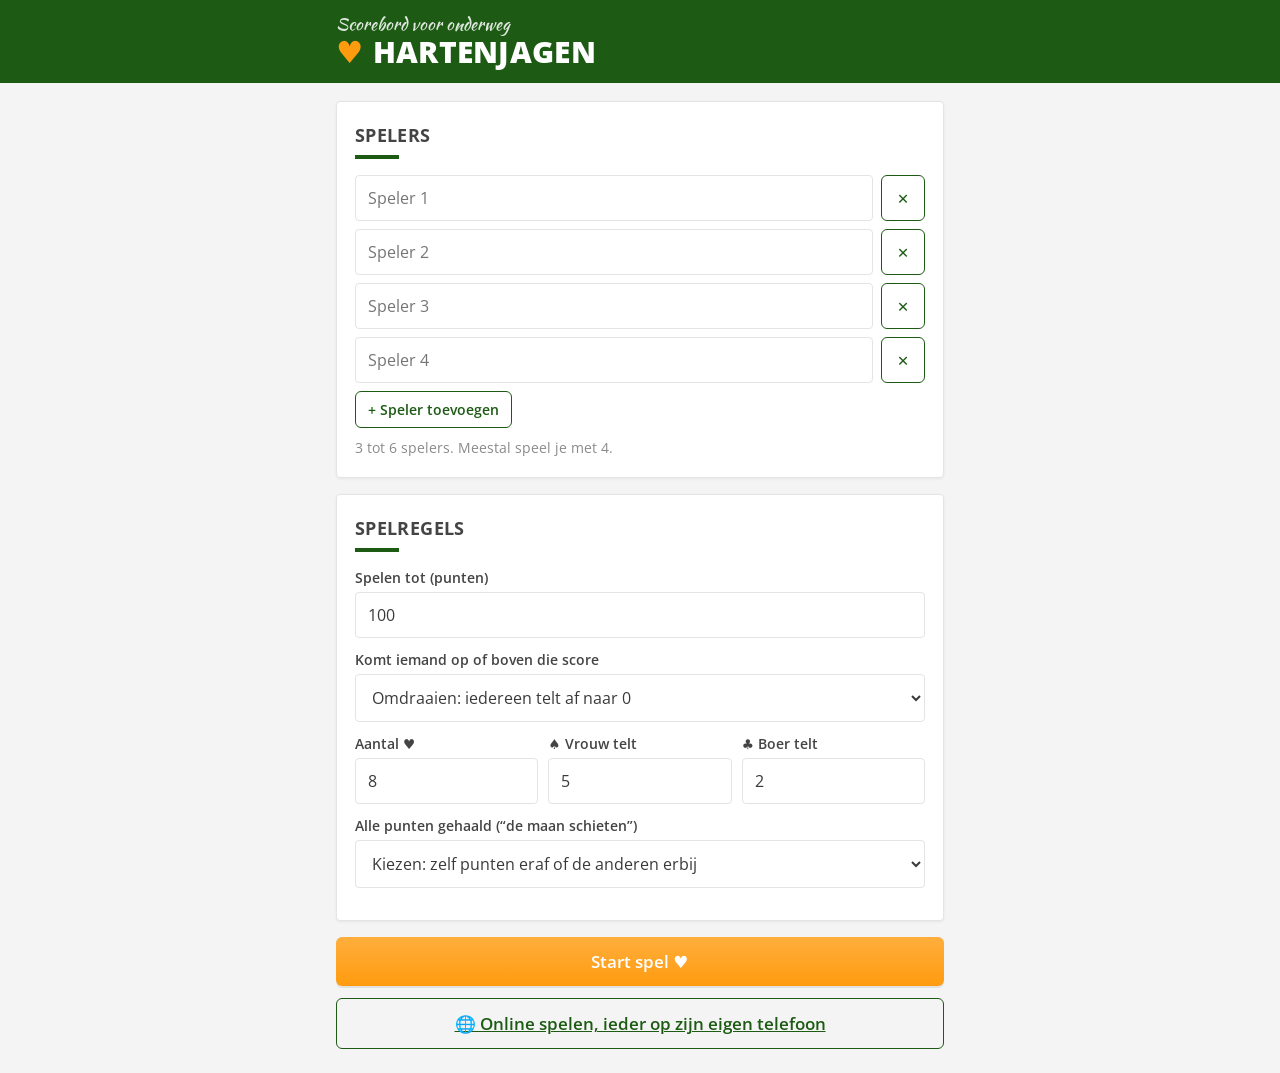
==== commit 8931fcef: "Hartenjagen: online kaarten spelen, ieder op zijn eigen telefoon Nieuwe pagina hartenjagen/online.ht" ====
--- a/hartenjagen/index.html
+++ b/hartenjagen/index.html
@@ -207,8 +207,16 @@
     .winner h2 { font-size: 1.6rem; margin: 2px 0 10px; }
     .winner h2::after { margin: 10px auto 0; }
 
+    .undo-fab {
+      position: fixed; right: 16px; bottom: calc(16px + env(safe-area-inset-bottom)); z-index: 9;
+      display: inline-flex; align-items: center; gap: 6px; padding: 13px 18px; border-radius: 999px; border: 0;
+      background: var(--green); color: #fff; font: inherit; font-weight: 700; font-size: 1rem; cursor: pointer;
+      box-shadow: 0 6px 18px rgba(0,0,0,.25);
+    }
+    .undo-fab:active { transform: scale(.96); }
+    body.has-undo { padding-bottom: calc(84px + env(safe-area-inset-bottom)); }
     .toast {
-      position: fixed; left: 50%; bottom: calc(20px + env(safe-area-inset-bottom)); transform: translateX(-50%) translateY(calc(100% + 60px));
+      position: fixed; left: 50%; bottom: calc(84px + env(safe-area-inset-bottom)); transform: translateX(-50%) translateY(calc(100% + 140px));
       background: var(--green); color: #fff; padding: 12px 18px; border-radius: 6px; font-weight: 600;
       box-shadow: 0 6px 20px rgba(0,0,0,.2); transition: transform .25s ease, visibility .25s; visibility: hidden; z-index: 10; max-width: calc(100% - 32px); text-align: center;
     }
@@ -269,6 +277,7 @@
         </label>
       </div>
       <button class="btn" id="btnStart" type="button">Start spel ♥</button>
+      <a class="btn ghost" href="online.html" style="margin-top:12px">🌐 Online spelen, ieder op zijn eigen telefoon</a>
     </section>
 
     <!-- GAME -->
@@ -317,6 +326,7 @@
     </section>
   </div>
 
+  <button class="undo-fab hidden" id="btnStepBack" type="button" aria-label="Stap terug">↶ Stap terug</button>
   <div class="toast" id="toast"></div>
 
   <script>
@@ -338,6 +348,34 @@
     function save() {
       try { localStorage.setItem(KEY, JSON.stringify(state)); } catch (e) {}
     }
+    /* ---------- Stap terug ---------- */
+    // Voor elke wijziging (invoer of opgeslagen ronde) bewaren we een kopie van alles,
+    // zodat "Stap terug" telkens precies één handeling terugdraait. Blijft bewaard na herladen.
+    var UNDO_KEY = 'hartenjagen-undo-v1', UNDO_MAX = 60;
+    var undoStack = (function () { try { var u = JSON.parse(localStorage.getItem(UNDO_KEY)); return Array.isArray(u) ? u : []; } catch (e) { return []; } })();
+    function saveUndo() { try { localStorage.setItem(UNDO_KEY, JSON.stringify(undoStack)); } catch (e) {} }
+    function checkpoint(label) {
+      undoStack.push(JSON.stringify({ state: state, draft: draft, editIndex: editIndex, label: label }));
+      if (undoStack.length > UNDO_MAX) undoStack.shift();
+      saveUndo(); updateUndoBtn();
+    }
+    function updateUndoBtn() {
+      var has = undoStack.length > 0;
+      $('btnStepBack').classList.toggle('hidden', !has);
+      document.body.classList.toggle('has-undo', has);
+    }
+    function stepBack() {
+      if (!undoStack.length) return;
+      var snap = JSON.parse(undoStack.pop()); saveUndo();
+      var wasInGame = !!state;
+      state = snap.state; draft = snap.draft; editIndex = snap.editIndex;
+      if (state) save(); else { try { localStorage.removeItem(KEY); } catch (e) {} }
+      if (!!state !== wasInGame) show();
+      else if (state) render();
+      updateUndoBtn();
+      toast('↶ Teruggezet: ' + snap.label);
+    }
+
     function esc(s) {
       return String(s).replace(/[&<>"']/g, function (c) { return { '&': '&amp;', '<': '&lt;', '>': '&gt;', '"': '&quot;', "'": '&#39;' }[c]; });
     }
@@ -382,6 +420,7 @@
       if (isNaN(queen)) queen = 5;
       var jack = Math.max(0, parseInt($('setJack').value, 10));
       if (isNaN(jack)) jack = 2;
+      checkpoint('spel gestart');
       state = { players: players, rounds: [], settings: { target: target, hearts: hearts, queen: queen, jack: jack, atTarget: $('setAtTarget').value, moon: $('setMoon').value }, started: Date.now() };
       save(); editIndex = -1; resetDraft(); show();
     });
@@ -389,6 +428,7 @@
       if (state && state.rounds.length && !confirm('Huidig spel stoppen en een nieuw spel beginnen?')) return;
       if (state) {
         setupNames = state.players.slice();
+        checkpoint('nieuw spel');
       }
       state = null;
       setDefaultRules();
@@ -510,8 +550,9 @@
           d.innerHTML = '<div class="nm">' + esc(name) + '</div>' +
             '<input type="number" inputmode="numeric" class="manual-input" placeholder="0" value="' + esc(draft.manual[i]) + '">';
           var inp = d.querySelector('input');
-          inp.addEventListener('input', function (e) { draft.manual[i] = e.target.value; updateStatus(); });
-          inp.addEventListener('focus', function (e) { e.target.select(); });
+          var mPending = true;
+          inp.addEventListener('input', function (e) { if (mPending) { checkpoint('punten ' + name); mPending = false; } draft.manual[i] = e.target.value; updateStatus(); });
+          inp.addEventListener('focus', function (e) { mPending = true; e.target.select(); });
         } else {
           var p = preview.scores[i];
           d.innerHTML = '<div><div class="nm">' + esc(name) + '</div><div class="pts">' + fmtPts(p) + '</div></div>' +
@@ -522,9 +563,11 @@
           // Zelf invullen: bijwerken zonder de rij opnieuw te tekenen, zodat het toetsenbord open blijft.
           var hi = d.querySelector('.hearts-input');
           var selectAll = function (e) { var t = e.target; setTimeout(function () { try { t.select(); } catch (x) {} }, 0); };
-          hi.addEventListener('focus', selectAll);
+          var hPending = true;
+          hi.addEventListener('focus', function (e) { hPending = true; selectAll(e); });
           hi.addEventListener('click', selectAll);
           hi.addEventListener('input', function (e) {
+            if (hPending) { checkpoint('harten ' + name); hPending = false; }
             var others = draft.hearts.reduce(function (a, c, k) { return a + (k === i ? 0 : c); }, 0);
             var max = heartsCount() - others;
             var v = parseInt(e.target.value, 10);
@@ -536,14 +579,14 @@
           });
           hi.addEventListener('blur', function (e) { e.target.value = draft.hearts[i]; });
           var b = d.querySelectorAll('.stepper button');
-          b[0].addEventListener('click', function () { if (draft.hearts[i] > 0) { draft.hearts[i]--; renderEntry(); } });
+          b[0].addEventListener('click', function () { if (draft.hearts[i] > 0) { checkpoint('− harten ' + name); draft.hearts[i]--; renderEntry(); } });
           b[1].addEventListener('click', function () {
             var sum = draft.hearts.reduce(function (a, c) { return a + c; }, 0);
-            if (sum < heartsCount()) { draft.hearts[i]++; renderEntry(); }
+            if (sum < heartsCount()) { checkpoint('+ harten ' + name); draft.hearts[i]++; renderEntry(); }
           });
-          d.querySelector('.queen:not(.jack)').addEventListener('click', function () { draft.queen = draft.queen === i ? -1 : i; renderEntry(); });
+          d.querySelector('.queen:not(.jack)').addEventListener('click', function () { checkpoint('♠ vrouw ' + name); draft.queen = draft.queen === i ? -1 : i; renderEntry(); });
           var jb = d.querySelector('.jack');
-          if (jb) jb.addEventListener('click', function () { draft.jack = draft.jack === i ? -1 : i; renderEntry(); });
+          if (jb) jb.addEventListener('click', function () { checkpoint('♣ boer ' + name); draft.jack = draft.jack === i ? -1 : i; renderEntry(); });
         }
         rows.appendChild(d);
       });
@@ -571,7 +614,7 @@
         '<button type="button" class="btn ghost' + (draft.moonChoice === 'self' ? ' picked' : '') + '" data-c="self">' + nm + ' −' + t + '</button>' +
         '<button type="button" class="btn ghost' + (draft.moonChoice === 'others' ? ' picked' : '') + '" data-c="others">Anderen +' + t + '</button></div>';
       Array.prototype.forEach.call(box.querySelectorAll('button'), function (b) {
-        b.addEventListener('click', function () { draft.moonChoice = b.getAttribute('data-c'); renderEntry(); });
+        b.addEventListener('click', function () { checkpoint('maankeuze'); draft.moonChoice = b.getAttribute('data-c'); renderEntry(); });
       });
     }
 
@@ -602,6 +645,7 @@
     }
 
     $('manualToggle').addEventListener('change', function (e) {
+      checkpoint('vrij invoeren ' + (e.target.checked ? 'aan' : 'uit'));
       draft.isManual = e.target.checked;
       if (draft.isManual && draft.hearts.some(function (h) { return h; })) {
         var pv = scoreRound(draft.hearts, draft.queen, draft.jack, 'up').raw;
@@ -620,6 +664,7 @@
         round = { scores: r.raw, hearts: draft.hearts.slice(), queen: draft.queen, jack: draft.jack, moon: r.moon };
         if (r.moon >= 0 && moonRule()) round.moonChoice = draft.moonChoice;
       }
+      checkpoint(editIndex >= 0 ? 'ronde ' + (editIndex + 1) + ' aangepast' : 'ronde ' + (state.rounds.length + 1) + ' opgeslagen');
       var wasFinished = isFinished();
       var flipBefore = runInfo().flipAt;
       if (editIndex >= 0) { state.rounds[editIndex] = round; toast('Ronde ' + (editIndex + 1) + ' aangepast'); }
@@ -636,15 +681,17 @@
 
     $('btnFinish').addEventListener('click', function () {
       if (!confirm('Spel afronden? De laagste score wint.')) return;
+      checkpoint('spel afgerond');
       state.finished = true; editIndex = -1; save(); resetDraft(); render();
       window.scrollTo({ top: 0, behavior: 'smooth' });
     });
 
-    $('btnCancelEdit').addEventListener('click', function () { editIndex = -1; resetDraft(); render(); });
+    $('btnCancelEdit').addEventListener('click', function () { checkpoint('aanpassen geannuleerd'); editIndex = -1; resetDraft(); render(); });
 
     $('btnUndo').addEventListener('click', function () {
       if (!state.rounds.length) return;
       if (!confirm('Ronde ' + state.rounds.length + ' wissen?')) return;
+      checkpoint('ronde ' + state.rounds.length + ' gewist');
       state.rounds.pop(); editIndex = -1; save(); resetDraft(); render(); toast('Laatste ronde gewist');
     });
 
@@ -709,6 +756,7 @@
       Array.prototype.forEach.call(tbl.querySelectorAll('tbody tr[data-k]'), function (tr) {
         tr.addEventListener('click', function () {
           var k = +tr.getAttribute('data-k');
+          checkpoint('ronde ' + (k + 1) + ' openen');
           editIndex = k; resetDraft(state.rounds[k]); render();
           $('entryPanel').classList.remove('hidden');
           $('entryPanel').scrollIntoView({ behavior: 'smooth', block: 'start' });
@@ -728,9 +776,9 @@
         '<p class="muted">Met ' + best + ' punten na ' + state.rounds.length + ' rondes.</p>' +
         '<div class="row" style="margin-top:14px"><button class="btn ghost" id="btnRematch" type="button">Revanche</button><button class="btn" id="btnNew2" type="button">Nieuw spel</button></div>' +
         (flipMode() && !runInfo().done ? '<button class="btn ghost small" id="btnResume" type="button" style="margin-top:10px">Toch verder spelen</button>' : '');
-      if ($('btnResume')) $('btnResume').addEventListener('click', function () { state.finished = false; save(); render(); });
+      if ($('btnResume')) $('btnResume').addEventListener('click', function () { checkpoint('verder spelen'); state.finished = false; save(); render(); });
       $('btnRematch').addEventListener('click', function () {
-        state.rounds = []; state.finished = false; state.started = Date.now(); save(); editIndex = -1; resetDraft(); render(); toast('Nieuw potje, zelfde spelers');
+        checkpoint('revanche'); state.rounds = []; state.finished = false; state.started = Date.now(); save(); editIndex = -1; resetDraft(); render(); toast('Nieuw potje, zelfde spelers');
       });
       $('btnNew2').addEventListener('click', function () { $('btnNew').click(); });
     }
@@ -760,8 +808,11 @@
       window.scrollTo(0, 0);
     }
 
+    $('btnStepBack').addEventListener('click', stepBack);
+
     setDefaultRules();
     show();
+    updateUndoBtn();
   })();
   </script>
 </body>
